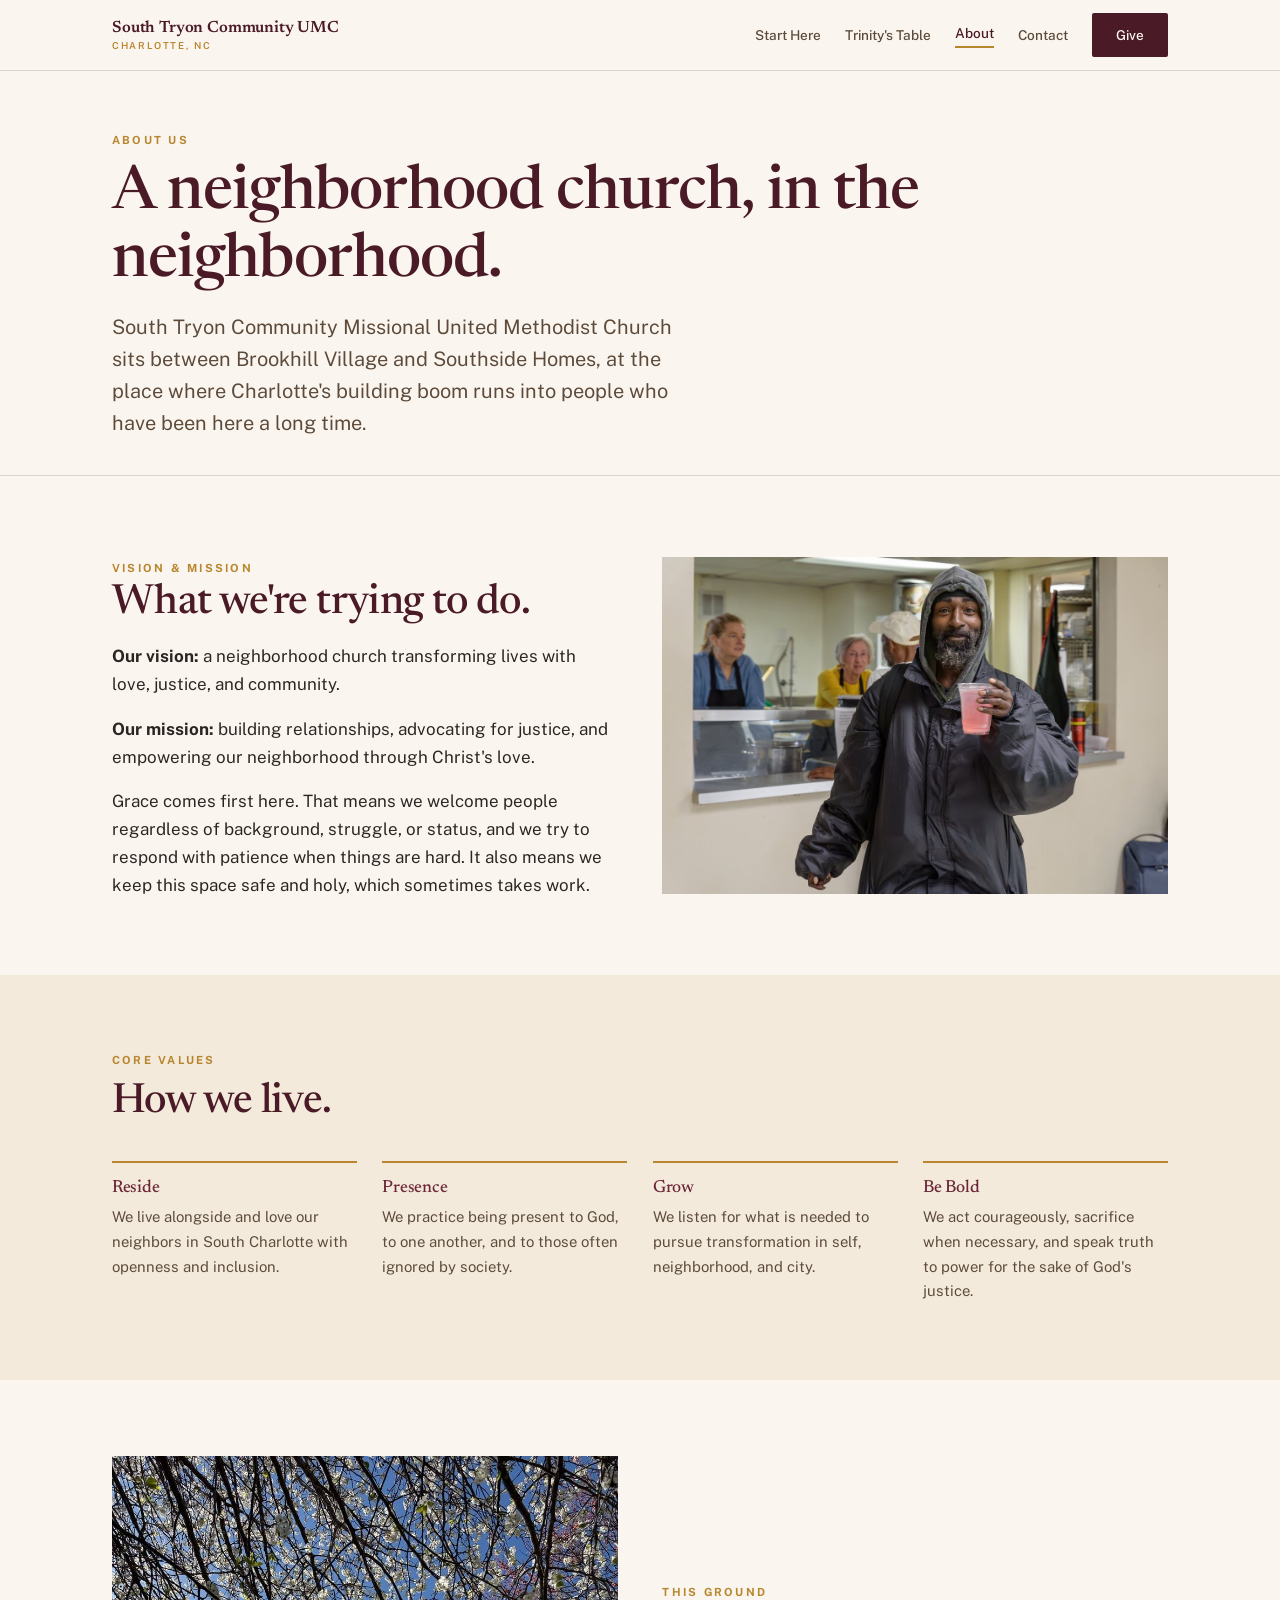
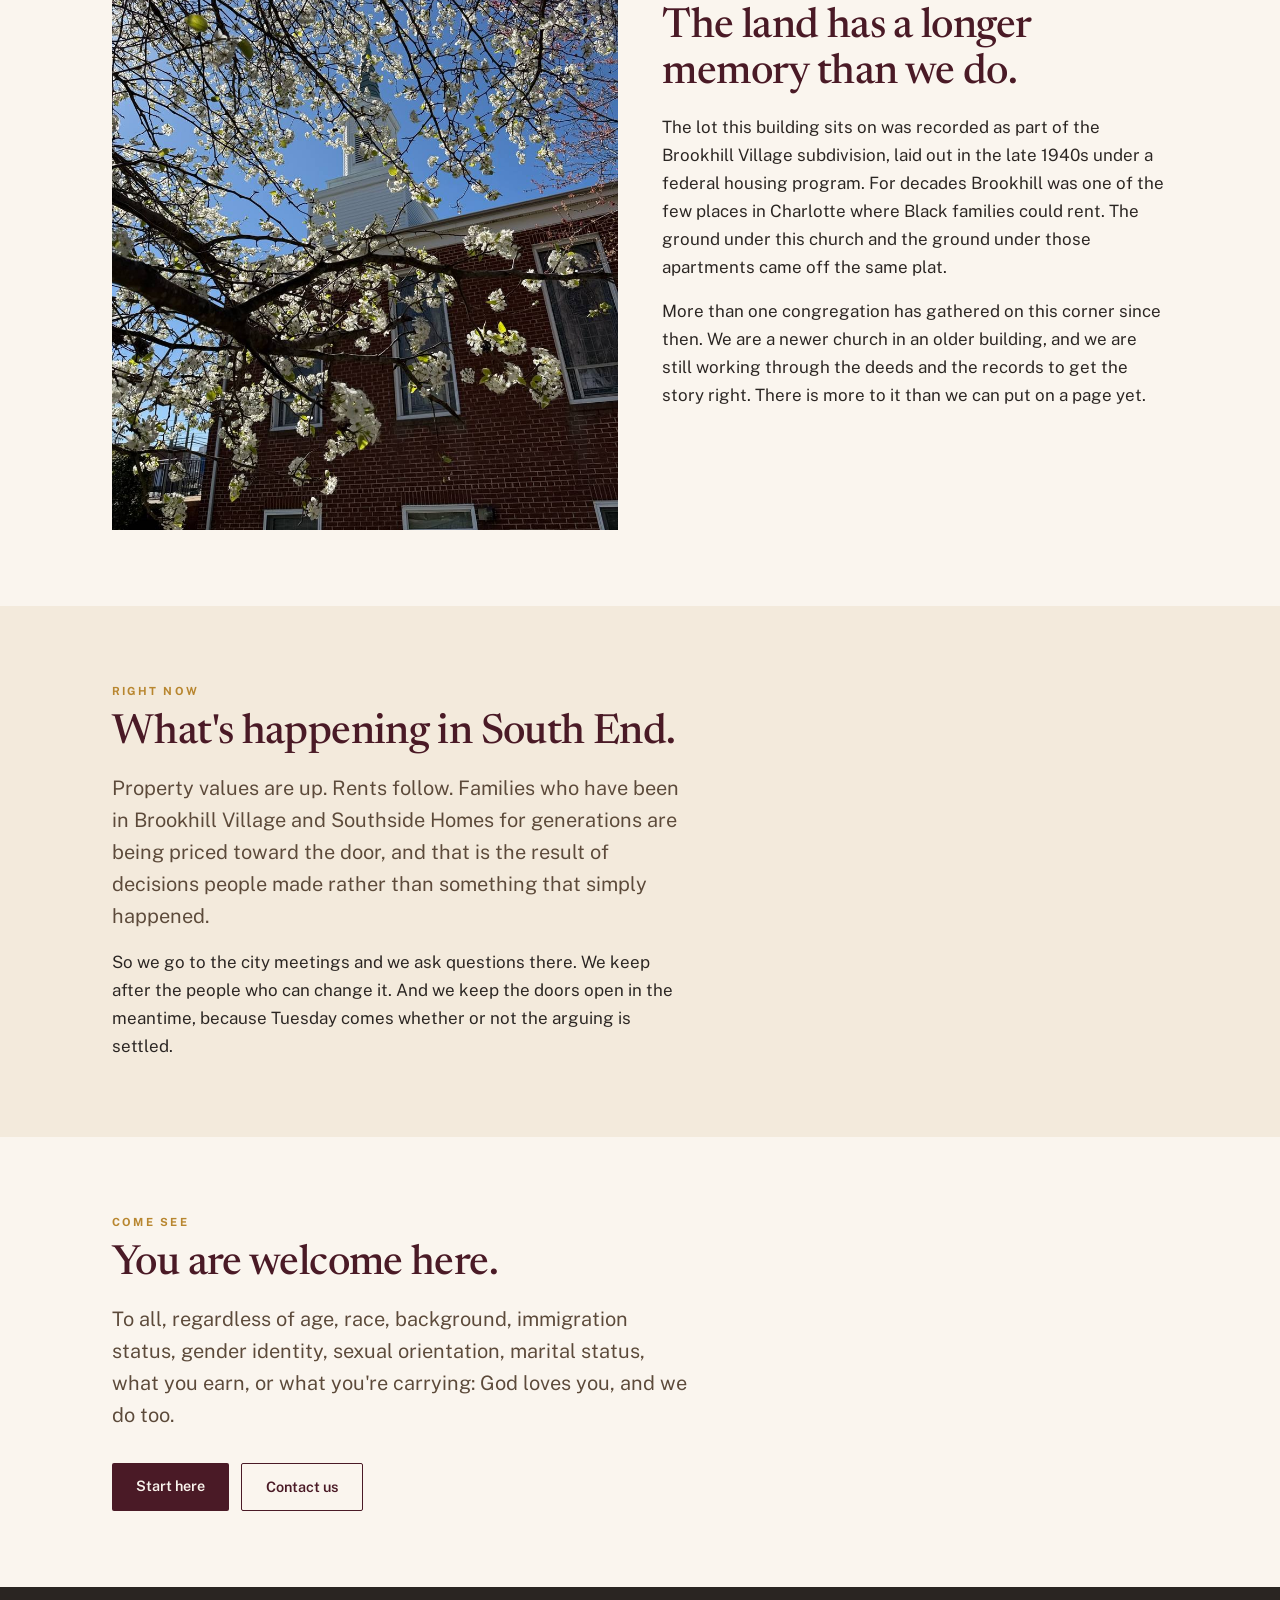
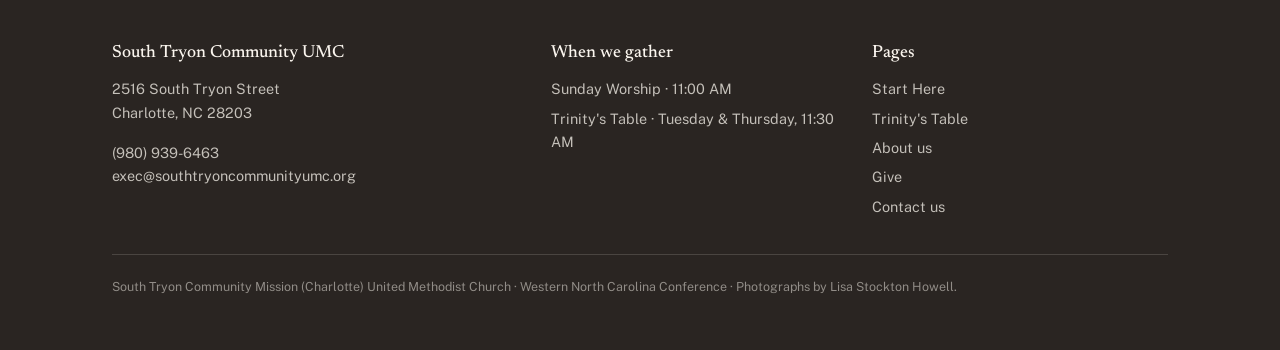
==== about.html @ 6be5b79d "Add files via upload" ====
<!DOCTYPE html>
<html lang="en">
<head>
<meta charset="utf-8">
<meta name="viewport" content="width=device-width, initial-scale=1">
<title>About Us — South Tryon Community UMC</title>
<meta name="description" content="Who we are, what we value, and the history of the ground this church sits on in Brookhill Village.">
<meta property="og:title" content="About Us — South Tryon Community UMC">
<meta property="og:description" content="Who we are, what we value, and the history of the ground this church sits on in Brookhill Village.">
<meta property="og:type" content="website">
<meta property="og:image" content="https://www.southtryoncommunityumc.org/church.jpg">
<meta name="theme-color" content="#FAF5EE">
<link rel="preconnect" href="https://fonts.googleapis.com">
<link rel="preconnect" href="https://fonts.gstatic.com" crossorigin>
<link href="https://fonts.googleapis.com/css2?family=Newsreader:opsz,wght@6..72,400;6..72,500;6..72,600&family=Public+Sans:wght@400;500;600;700&display=swap" rel="stylesheet">
<link rel="stylesheet" href="style.css">
</head>
<body>
<a class="skip" href="#main">Skip to content</a>

<header class="site-head">
  <div class="head-in">
    <a class="brand" href="index.html">South Tryon Community UMC<span>Charlotte, NC</span></a>
    <nav class="nav">
      <a href="visit.html">Start Here</a>
      <a href="table.html">Trinity's Table</a>
      <a href="about.html" aria-current="page">About</a>
      <a href="visit.html#contact">Contact</a>
      <a class="btn" href="https://tithe.ly/give_new/www/#/tithely/give-one-time/189090">Give</a>
    </nav>
  </div>
</header>

<main id="main">

  <section class="page-head">
    <div class="wrap">
      <p class="eyebrow">About us</p>
      <h1>A neighborhood church, in the neighborhood.</h1>
      <p class="lede measure">South Tryon Community Missional United Methodist Church sits between Brookhill Village and Southside Homes, at the place where Charlotte's building boom runs into people who have been here a long time.</p>
    </div>
  </section>

  <section class="sec">
    <div class="wrap">
      <div class="split">
        <div>
          <span class="eyebrow">Vision &amp; mission</span>
          <h2>What we're trying to do.</h2>
          <p><strong>Our vision:</strong> a neighborhood church transforming lives with love, justice, and community.</p>
          <p><strong>Our mission:</strong> building relationships, advocating for justice, and empowering our neighborhood through Christ's love.</p>
          <p>Grace comes first here. That means we welcome people regardless of background, struggle, or status, and we try to respond with patience when things are hard. It also means we keep this space safe and holy, which sometimes takes work.</p>
        </div>
        <figure class="split-media">
          <img src="table-welcome.jpg" alt="A neighbor holding a cup of lemonade and smiling, the serving window behind him." loading="lazy" width="1200" height="801">
        </figure>
      </div>
    </div>
  </section>

  <section class="sec sec-alt">
    <div class="wrap">
      <span class="eyebrow">Core values</span>
      <h2>How we live.</h2>
      <div class="values">
        <div class="value">
          <h3>Reside</h3>
          <p>We live alongside and love our neighbors in South Charlotte with openness and inclusion.</p>
        </div>
        <div class="value">
          <h3>Presence</h3>
          <p>We practice being present to God, to one another, and to those often ignored by society.</p>
        </div>
        <div class="value">
          <h3>Grow</h3>
          <p>We listen for what is needed to pursue transformation in self, neighborhood, and city.</p>
        </div>
        <div class="value">
          <h3>Be Bold</h3>
          <p>We act courageously, sacrifice when necessary, and speak truth to power for the sake of God's justice.</p>
        </div>
      </div>
    </div>
  </section>

  <section class="sec">
    <div class="wrap">
      <div class="split split-rev">
        <div>
          <span class="eyebrow">This ground</span>
          <h2>The land has a longer memory than we do.</h2>
          <p>The lot this building sits on was recorded as part of the Brookhill Village subdivision, laid out in the late 1940s under a federal housing program. For decades Brookhill was one of the few places in Charlotte where Black families could rent. The ground under this church and the ground under those apartments came off the same plat.</p>
          <p>More than one congregation has gathered on this corner since then. We are a newer church in an older building, and we are still working through the deeds and the records to get the story right. There is more to it than we can put on a page yet.</p>
        </div>
        <figure class="split-media tall">
          <img src="spring.jpg" alt="The church steeple seen through a flowering tree in spring." loading="lazy" width="938" height="1250">
        </figure>
      </div>
    </div>
  </section>

  <section class="sec sec-alt">
    <div class="wrap">
      <span class="eyebrow">Right now</span>
      <h2>What's happening in South End.</h2>
      <p class="lede measure">Property values are up. Rents follow. Families who have been in Brookhill Village and Southside Homes for generations are being priced toward the door, and that is the result of decisions people made rather than something that simply happened.</p>
      <p class="measure">So we go to the city meetings and we ask questions there. We keep after the people who can change it. And we keep the doors open in the meantime, because Tuesday comes whether or not the arguing is settled.</p>
    </div>
  </section>

  <section class="sec">
    <div class="wrap">
      <span class="eyebrow">Come see</span>
      <h2>You are welcome here.</h2>
      <p class="lede measure">To all, regardless of age, race, background, immigration status, gender identity, sexual orientation, marital status, what you earn, or what you're carrying: God loves you, and we do too.</p>
      <div class="btn-row">
        <a class="btn" href="visit.html">Start here</a>
        <a class="btn btn-ghost" href="visit.html#contact">Contact us</a>
      </div>
    </div>
  </section>
</main>

<footer class="site-foot">
  <div class="wrap">
    <div class="foot-grid">
      <div>
        <h4>South Tryon Community UMC</h4>
        <p><a href="https://maps.google.com/?q=2516+South+Tryon+Street+Charlotte+NC+28203">2516 South Tryon Street<br>Charlotte, NC 28203</a></p>
        <p><a href="tel:+19809396463">(980) 939-6463</a><br>
        <a href="mailto:exec@southtryoncommunityumc.org">exec@southtryoncommunityumc.org</a></p>
      </div>
      <div>
        <h4>When we gather</h4>
        <ul>
          <li>Sunday Worship &middot; 11:00 AM</li>
          <li>Trinity's Table &middot; Tuesday &amp; Thursday, 11:30 AM</li>
        </ul>
      </div>
      <div>
        <h4>Pages</h4>
        <ul>
          <li><a href="visit.html">Start Here</a></li>
          <li><a href="table.html">Trinity's Table</a></li>
          <li><a href="about.html">About us</a></li>
          <li><a href="give.html">Give</a></li>
          <li><a href="visit.html#contact">Contact us</a></li>
        </ul>
      </div>
    </div>
    <p class="colophon">South Tryon Community Mission (Charlotte) United Methodist Church &middot; Western North Carolina Conference &middot; Photographs by Lisa Stockton Howell.</p>
  </div>
</footer>

</body>
</html>
---- style.css ----
/* ==========================================================
   South Tryon Community UMC
   ========================================================== */

:root{
  --cream:#FAF5EE;
  --cream-2:#F3EADC;
  --ink:#2A2522;
  --ink-soft:#5C4A3A;
  --wine:#4A1A26;
  --wine-lt:#6B2737;
  --ember:#B8862F;
  --ember-hi:#E8A33C;
  --rule:rgba(74,26,38,.16);

  --serif:'Newsreader',Georgia,serif;
  --sans:'Public Sans',system-ui,-apple-system,sans-serif;

  --pad:clamp(1.25rem,5vw,4.5rem);
  --max:74rem;
}

*{box-sizing:border-box;margin:0;padding:0}
html{scroll-behavior:smooth;-webkit-text-size-adjust:100%}
body{
  background:var(--cream);
  color:var(--ink);
  font-family:var(--sans);
  font-size:1.0625rem;
  line-height:1.65;
  font-weight:380;
  overflow-x:hidden;
}
img{display:block;max-width:100%;height:auto}
a{color:inherit}
.wrap{max-width:var(--max);margin:0 auto;padding-inline:var(--pad)}
.skip{position:absolute;left:-9999px}
.skip:focus{left:1rem;top:1rem;position:fixed;z-index:100;background:var(--wine);
  color:var(--cream);padding:.7rem 1.2rem;border-radius:2px}

/* ---------- type ---------- */
h1,h2,h3{font-family:var(--serif);font-weight:500;line-height:1.12;letter-spacing:-.015em}
h1{font-size:clamp(2.2rem,5.6vw,3.8rem);color:var(--wine)}
h2{font-size:clamp(1.75rem,3.8vw,2.6rem);color:var(--wine)}
h3{font-size:1.25rem;color:var(--wine-lt);line-height:1.25}

.eyebrow{font-size:.7rem;font-weight:700;letter-spacing:.2em;
  text-transform:uppercase;color:var(--ember)}
.lede{font-size:clamp(1.05rem,2vw,1.25rem);line-height:1.6;color:var(--ink-soft)}
p + p{margin-top:1rem}
.measure{max-width:36rem}

/* ---------- header ---------- */
.site-head{position:sticky;top:0;z-index:50;background:rgba(250,245,238,.95);
  backdrop-filter:blur(8px);border-bottom:1px solid var(--rule)}
.head-in{max-width:var(--max);margin:0 auto;padding:.8rem var(--pad);
  display:flex;align-items:center;justify-content:space-between;gap:1rem}
.brand{font-family:var(--serif);font-size:1.02rem;font-weight:600;color:var(--wine);
  text-decoration:none;line-height:1.15;letter-spacing:-.01em}
.brand span{display:block;font-family:var(--sans);font-size:.6rem;font-weight:600;
  letter-spacing:.17em;text-transform:uppercase;color:var(--ember);margin-top:.15rem}
.nav{display:flex;align-items:center;gap:1.5rem}
.nav a{font-size:.85rem;font-weight:500;text-decoration:none;color:var(--ink-soft)}
.nav a:hover{color:var(--wine)}
.nav a[aria-current="page"]{color:var(--wine);border-bottom:2px solid var(--ember);padding-bottom:2px}
.nav .btn{color:var(--cream);border-bottom:none;padding-bottom:.65rem}
@media(max-width:860px){.nav a:not(.btn){display:none}}

.btn{display:inline-block;background:var(--wine);color:var(--cream);
  padding:.7rem 1.5rem;border-radius:2px;text-decoration:none;font-size:.9rem;
  font-weight:600;transition:background .18s ease;border:none;cursor:pointer;
  font-family:var(--sans)}
.btn:hover{background:var(--wine-lt)}
.btn-ghost{background:transparent;color:var(--wine);border:1px solid var(--wine)}
.btn-ghost:hover{background:var(--wine);color:var(--cream)}
.btn-row{display:flex;flex-wrap:wrap;gap:.75rem;margin-top:2rem}
a:focus-visible,button:focus-visible,input:focus-visible,textarea:focus-visible,select:focus-visible{
  outline:2px solid var(--ember-hi);outline-offset:3px}

/* ---------- hero ---------- */
.hero{padding:clamp(2.25rem,5vw,4.25rem) 0 clamp(1.75rem,4vw,3rem)}
.hero-grid{display:grid;grid-template-columns:1fr;gap:clamp(1.75rem,4vw,3.25rem);align-items:end}
@media(min-width:900px){.hero-grid{grid-template-columns:1.05fr .95fr}}
.hero h1{margin:.8rem 0 1rem}
.hero-photo img{width:100%;aspect-ratio:5/4;object-fit:cover;object-position:50% 32%}

.hours{margin-top:2rem;border-top:2px solid var(--wine);padding-top:1.1rem}
.hours dl{display:grid;gap:1rem}
.hours dt{font-size:.67rem;font-weight:700;letter-spacing:.19em;
  text-transform:uppercase;color:var(--ember)}
.hours dd{font-family:var(--serif);font-size:clamp(1.3rem,2.8vw,1.7rem);
  color:var(--wine);line-height:1.15;margin-top:.1rem}

/* ---------- page header (inner pages) ---------- */
.page-head{padding:clamp(2.25rem,5vw,3.75rem) 0 clamp(1.5rem,3vw,2.25rem);
  border-bottom:1px solid var(--rule)}
.page-head h1{margin:.7rem 0 .9rem}

/* ---------- three doors ---------- */
.doors{display:grid;grid-template-columns:1fr;gap:1rem}
@media(min-width:820px){.doors{grid-template-columns:repeat(3,1fr)}}
.door{display:block;text-decoration:none;background:var(--cream-2);
  border-top:3px solid var(--ember);padding:1.5rem 1.4rem 1.6rem;
  transition:background .18s ease,transform .18s ease}
.door:hover{background:#EDE1CE;transform:translateY(-2px)}
.door h3{margin-bottom:.4rem}
.door p{font-size:.95rem;color:var(--ink-soft)}
.door .go{display:inline-block;margin-top:.9rem;font-size:.8rem;font-weight:700;
  letter-spacing:.08em;text-transform:uppercase;color:var(--wine)}

/* ---------- sections ---------- */
.sec{padding-block:clamp(2.75rem,6vw,4.75rem)}
.sec-tight{padding-block:clamp(2rem,4vw,3rem)}
.sec-alt{background:var(--cream-2)}
.sec > .wrap > .eyebrow{display:block;margin-bottom:.6rem}
.sec h2 + p,.sec h2 + .lede{margin-top:1rem}

.split{display:grid;grid-template-columns:1fr;gap:clamp(1.5rem,3.5vw,3rem);align-items:center}
@media(min-width:880px){
  .split{grid-template-columns:1fr 1fr}
  .split-rev .split-media{order:-1}
}
.split-media img{width:100%;aspect-ratio:3/2;object-fit:cover}
.split-media.tall img{aspect-ratio:3/4}

.trio{display:grid;grid-template-columns:1fr;gap:1rem;margin-top:2rem}
@media(min-width:640px){.trio{grid-template-columns:1fr 1fr}}
@media(min-width:940px){.trio{grid-template-columns:repeat(3,1fr)}}
.trio img{width:100%;aspect-ratio:3/2;object-fit:cover}

.more{display:inline-block;margin-top:1.25rem;font-size:.82rem;font-weight:700;
  letter-spacing:.08em;text-transform:uppercase;color:var(--wine);
  text-decoration:none;border-bottom:2px solid var(--ember);padding-bottom:2px}
.more:hover{border-bottom-color:var(--wine)}

/* ---------- band ---------- */
.band{background:var(--wine);color:var(--cream)}
.band .wrap{padding-block:clamp(2.25rem,4.5vw,3.5rem)}
.band p{font-family:var(--serif);font-size:clamp(1.35rem,3.2vw,2rem);
  line-height:1.32;max-width:44rem;font-weight:400}
.band .eyebrow{color:var(--ember-hi);margin-bottom:.9rem}

/* ---------- values ---------- */
.values{display:grid;grid-template-columns:1fr;gap:1.6rem;margin-top:2.25rem}
@media(min-width:700px){.values{grid-template-columns:1fr 1fr}}
@media(min-width:1000px){.values{grid-template-columns:repeat(4,1fr)}}
.value{border-top:2px solid var(--ember);padding-top:.9rem}
.value h3{font-size:1.1rem;margin-bottom:.35rem}
.value p{font-size:.93rem;color:var(--ink-soft)}

/* ---------- lists ---------- */
.plainlist{list-style:none;margin-top:1.25rem;display:grid;gap:.85rem;max-width:38rem}
.plainlist li{padding-left:1.4rem;position:relative}
.plainlist li::before{content:"";position:absolute;left:0;top:.62em;
  width:.5rem;height:.5rem;background:var(--ember)}

.qa{display:grid;gap:1.9rem;margin-top:2rem;max-width:40rem}
.qa h3{margin-bottom:.35rem}

/* ---------- give ---------- */
.give-box{background:var(--wine);color:var(--cream);
  padding:clamp(1.6rem,3.5vw,2.5rem);margin-top:1.75rem}
.give-box h3{color:var(--cream);font-size:1.35rem}
.give-box p{margin-top:.55rem;color:rgba(237,228,214,.85);max-width:34rem}
.give-box .btn{background:var(--ember-hi);color:var(--wine);margin-top:1.35rem;font-weight:700}
.give-box .btn:hover{background:var(--cream)}
.fineprint{font-size:.85rem;color:var(--ink-soft);margin-top:1.25rem;max-width:38rem}

/* ---------- info + form ---------- */
.two-col{display:grid;grid-template-columns:1fr;gap:clamp(2rem,4.5vw,3.25rem)}
@media(min-width:880px){.two-col{grid-template-columns:1fr 1fr}}
.info dl{display:grid;gap:1.25rem;margin-top:1.5rem}
.info dt{font-size:.67rem;font-weight:700;letter-spacing:.19em;
  text-transform:uppercase;color:var(--ember)}
.info dd{margin-top:.18rem}
.info dd a{text-decoration:none;border-bottom:1px solid var(--rule)}
.info dd a:hover{border-bottom-color:var(--ember)}

.form{margin-top:1.5rem;max-width:34rem}
.field{margin-bottom:1rem}
.field label{display:block;font-size:.68rem;font-weight:700;letter-spacing:.15em;
  text-transform:uppercase;color:var(--wine-lt);margin-bottom:.35rem}
.field input,.field textarea,.field select{width:100%;padding:.72rem .85rem;
  font-family:var(--sans);font-size:1rem;color:var(--ink);background:#fff;
  border:1px solid var(--rule);border-radius:2px}
.field textarea{min-height:6.5rem;resize:vertical}
.hp{position:absolute;left:-9999px}

/* ---------- footer ---------- */
.site-foot{background:var(--ink);color:rgba(250,245,238,.75);
  padding-block:clamp(2.25rem,4.5vw,3.25rem);font-size:.9rem;margin-top:0}
.foot-grid{display:grid;grid-template-columns:1fr;gap:1.6rem}
@media(min-width:700px){.foot-grid{grid-template-columns:1.4fr 1fr 1fr}}
.site-foot h4{font-family:var(--serif);color:var(--cream);font-size:1.1rem;
  font-weight:500;margin-bottom:.55rem}
.site-foot a{color:rgba(250,245,238,.75);text-decoration:none}
.site-foot a:hover{color:var(--ember-hi)}
.site-foot ul{list-style:none;display:grid;gap:.35rem}
.colophon{border-top:1px solid rgba(250,245,238,.15);margin-top:2.25rem;
  padding-top:1.35rem;font-size:.78rem;color:rgba(250,245,238,.5)}

@media(prefers-reduced-motion:reduce){
  *{animation:none!important;transition:none!important;scroll-behavior:auto!important}
}
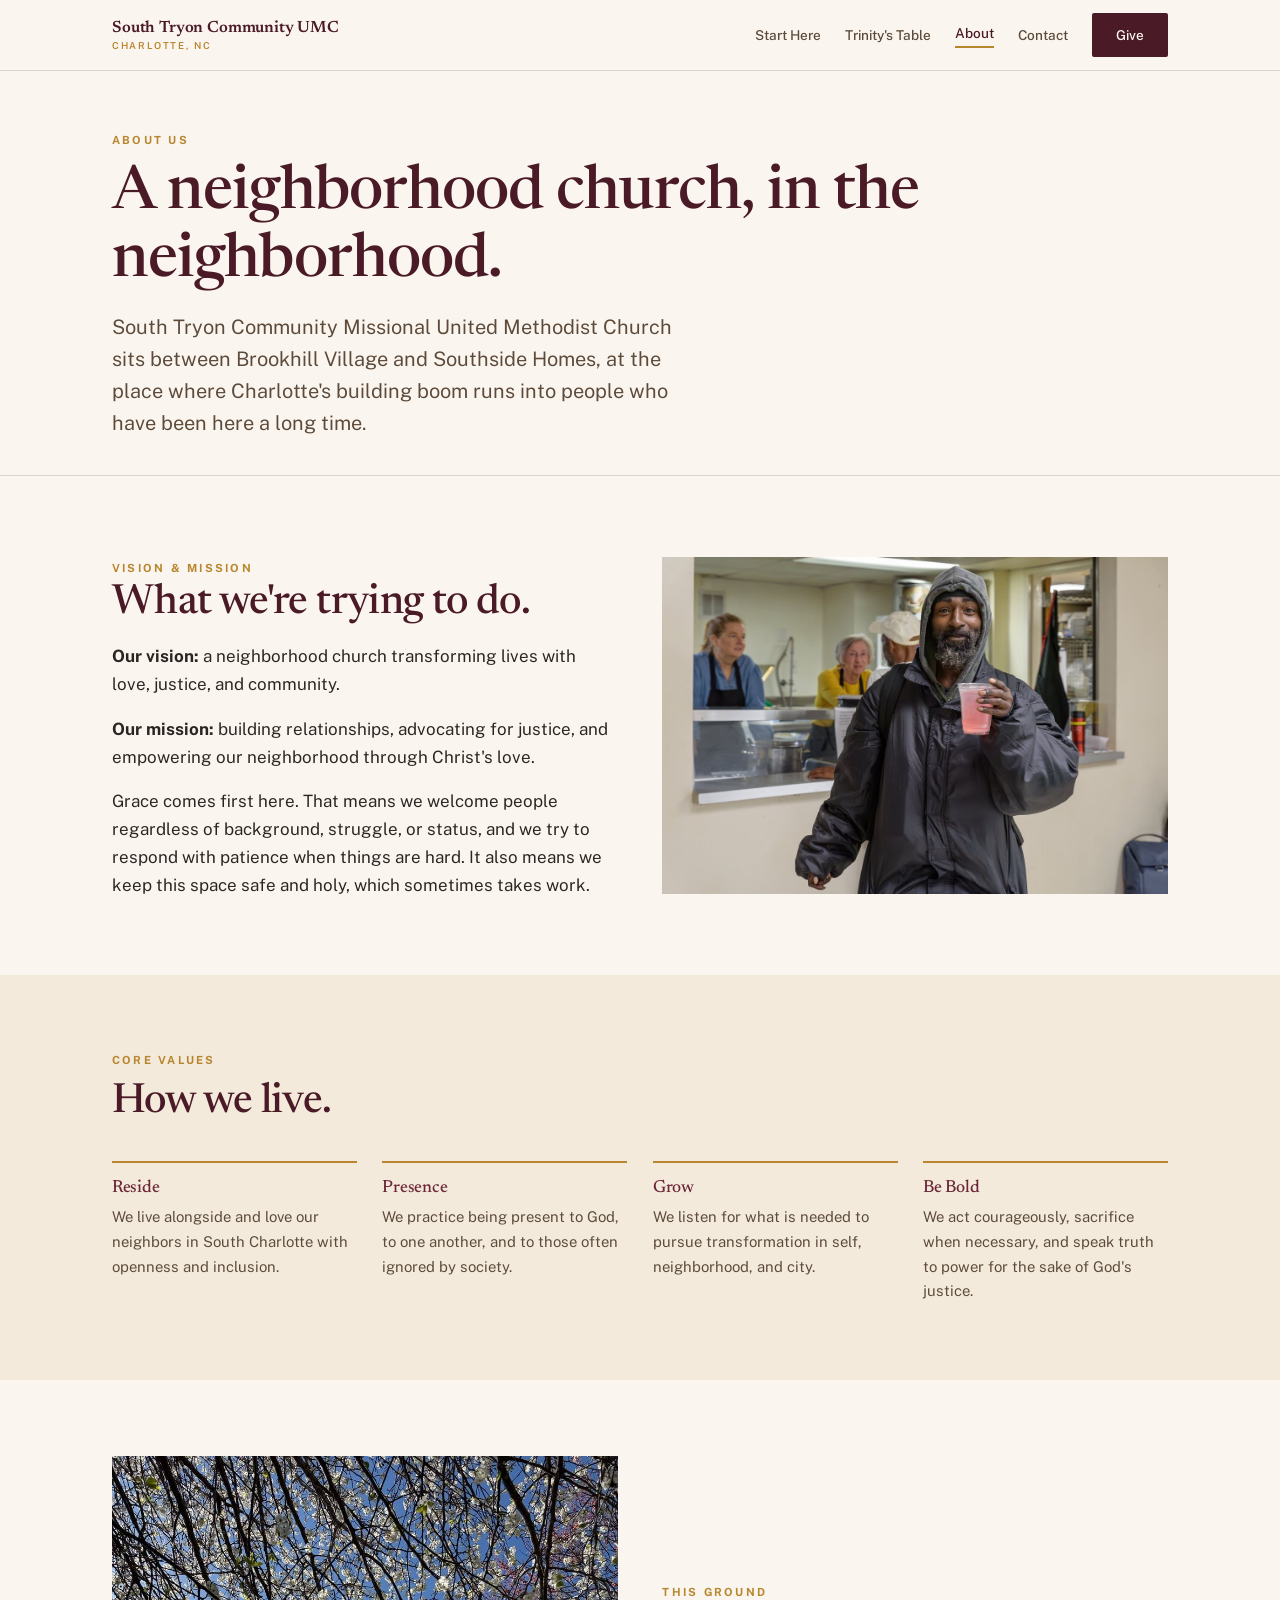
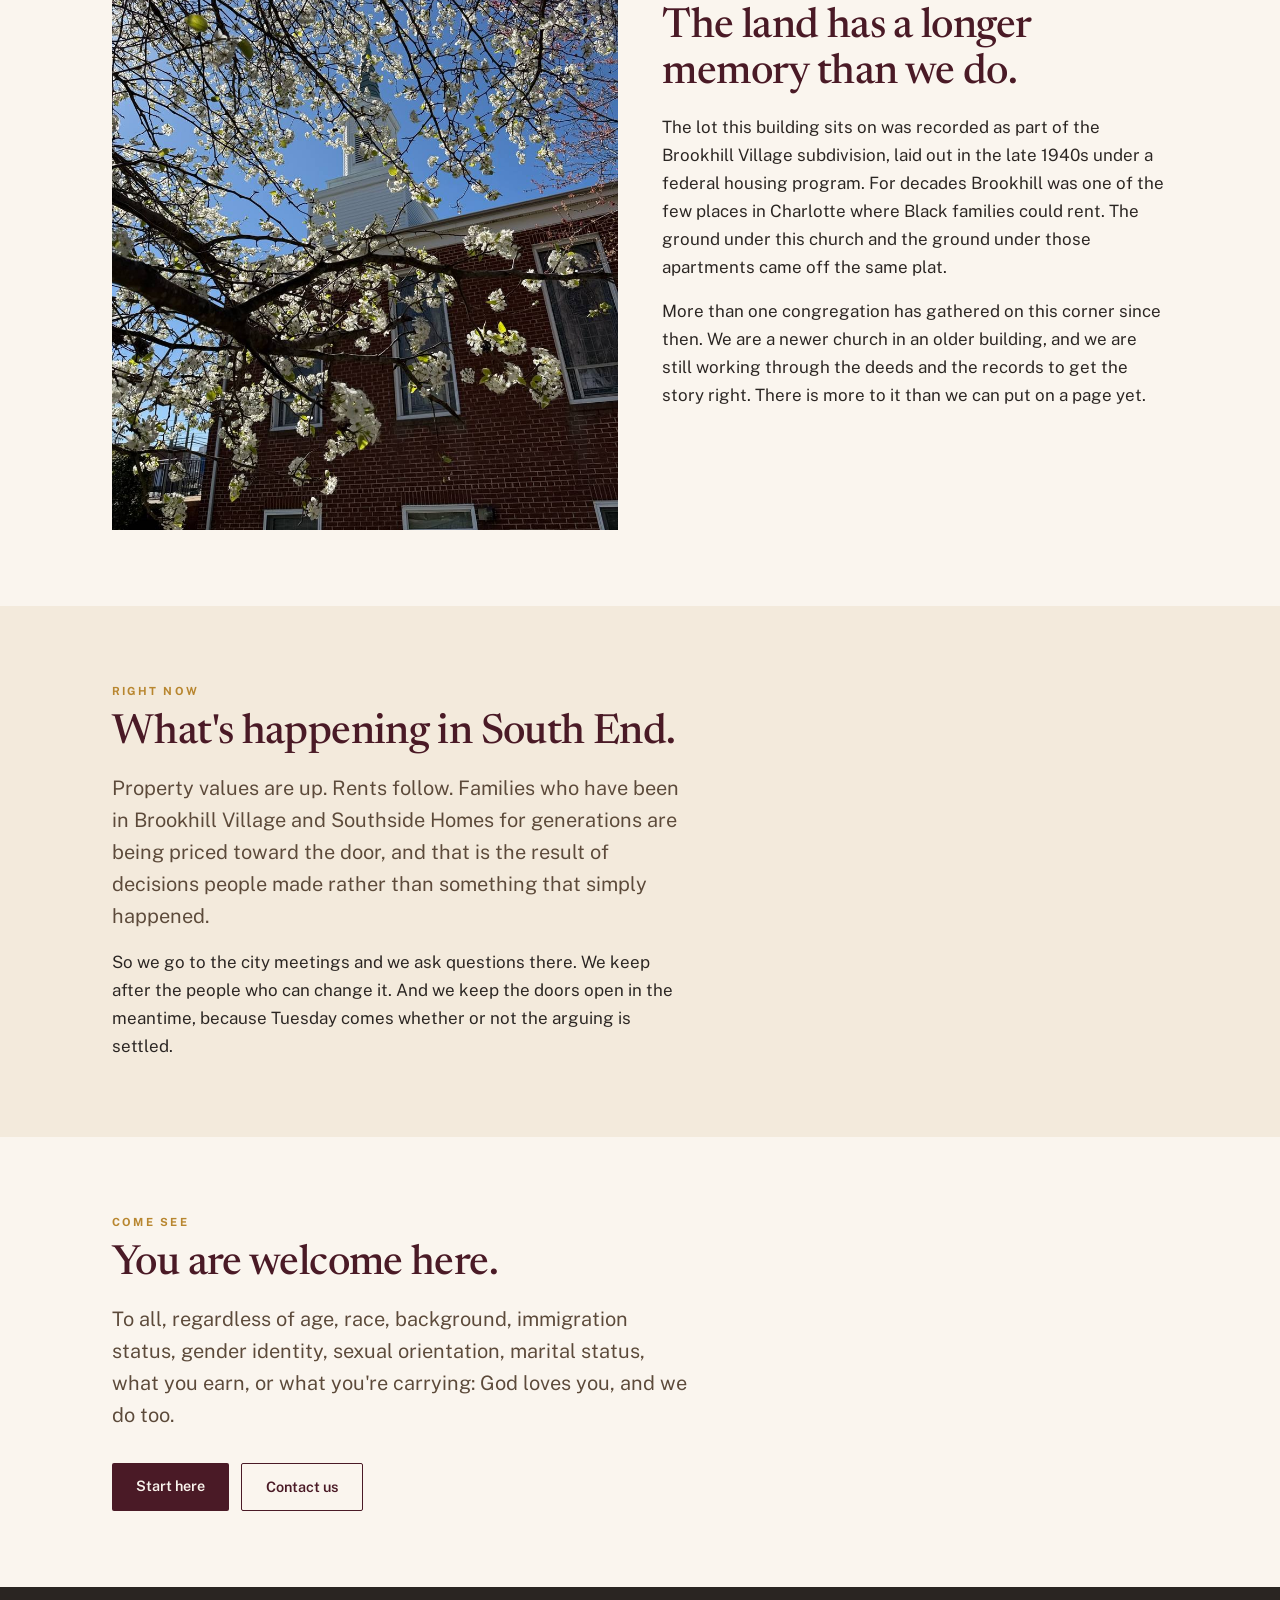
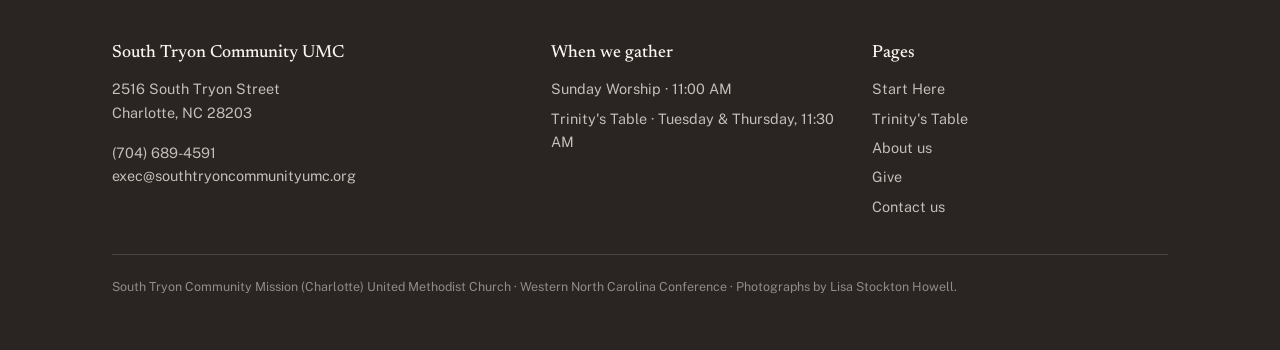
==== commit 2a519a53: "phone number change" ====
--- a/about.html
+++ b/about.html
@@ -127,7 +127,7 @@
       <div>
         <h4>South Tryon Community UMC</h4>
         <p><a href="https://maps.google.com/?q=2516+South+Tryon+Street+Charlotte+NC+28203">2516 South Tryon Street<br>Charlotte, NC 28203</a></p>
-        <p><a href="tel:+19809396463">(980) 939-6463</a><br>
+        <p><a href="tel:+17046894591">(704) 689-4591</a><br>
         <a href="mailto:exec@southtryoncommunityumc.org">exec@southtryoncommunityumc.org</a></p>
       </div>
       <div>
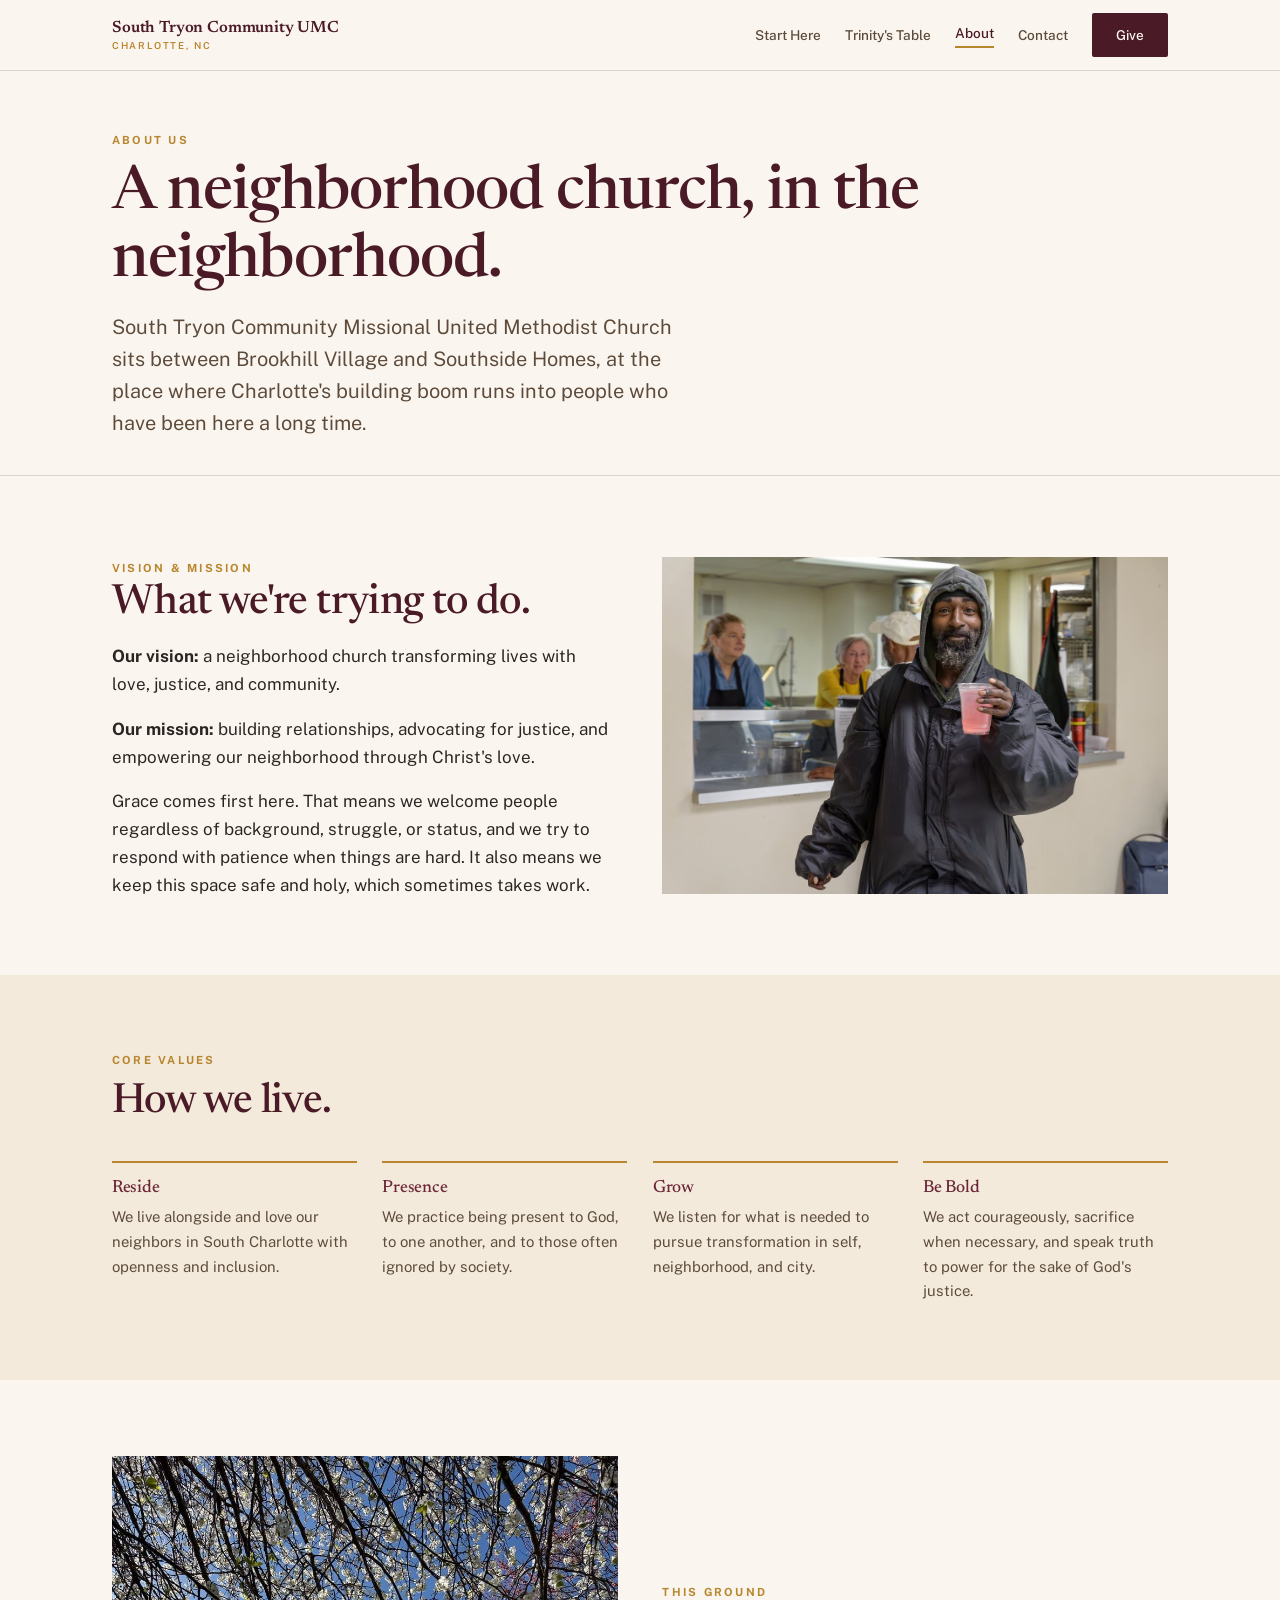
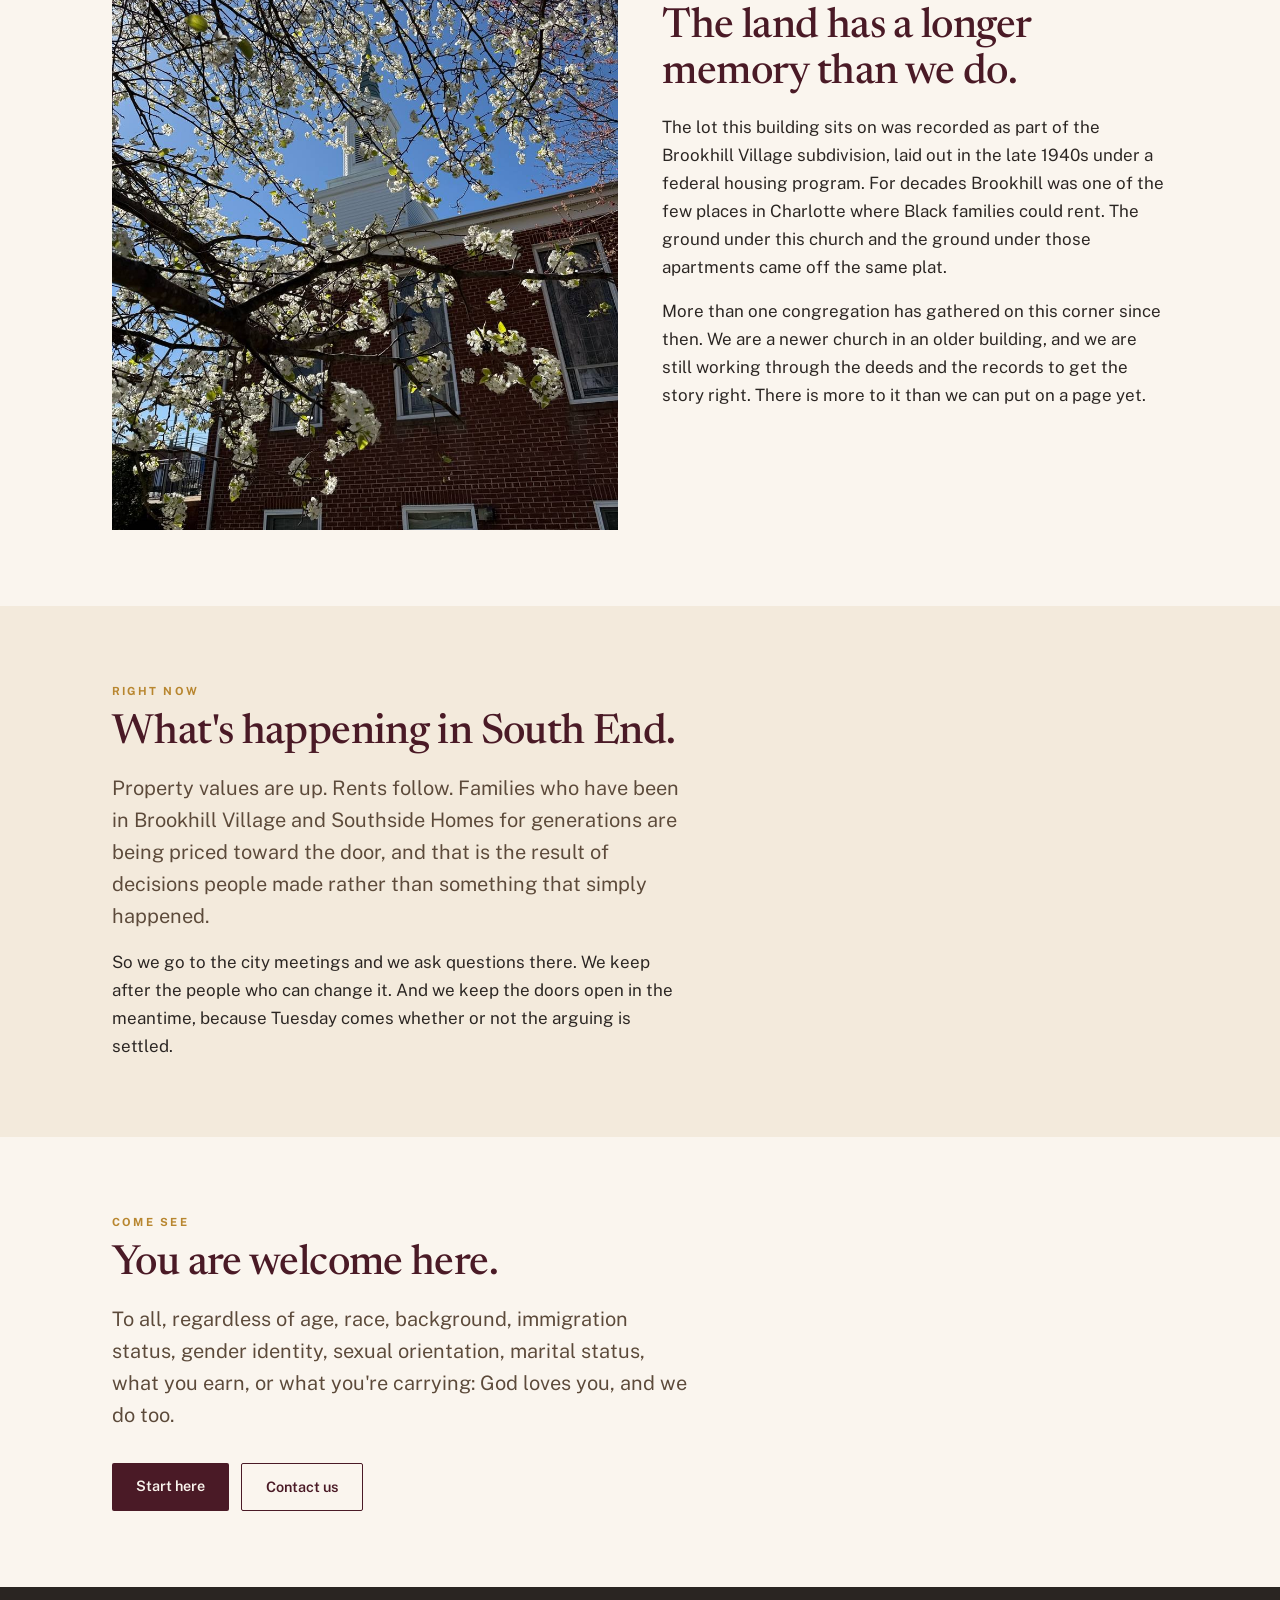
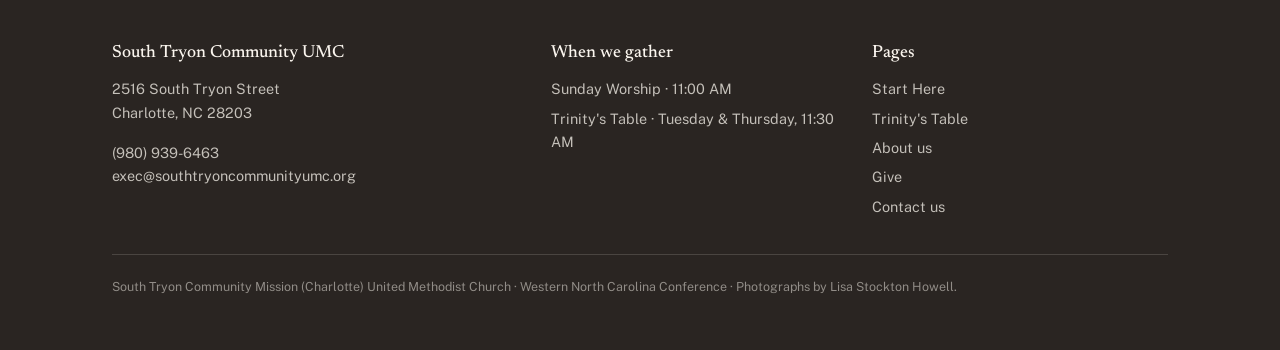
==== commit fa9db4b6: "changed phone number back test" ====
--- a/about.html
+++ b/about.html
@@ -127,7 +127,7 @@
       <div>
         <h4>South Tryon Community UMC</h4>
         <p><a href="https://maps.google.com/?q=2516+South+Tryon+Street+Charlotte+NC+28203">2516 South Tryon Street<br>Charlotte, NC 28203</a></p>
-        <p><a href="tel:+17046894591">(704) 689-4591</a><br>
+        <p><a href="tel:+19809396463">(980) 939-6463</a><br>
         <a href="mailto:exec@southtryoncommunityumc.org">exec@southtryoncommunityumc.org</a></p>
       </div>
       <div>
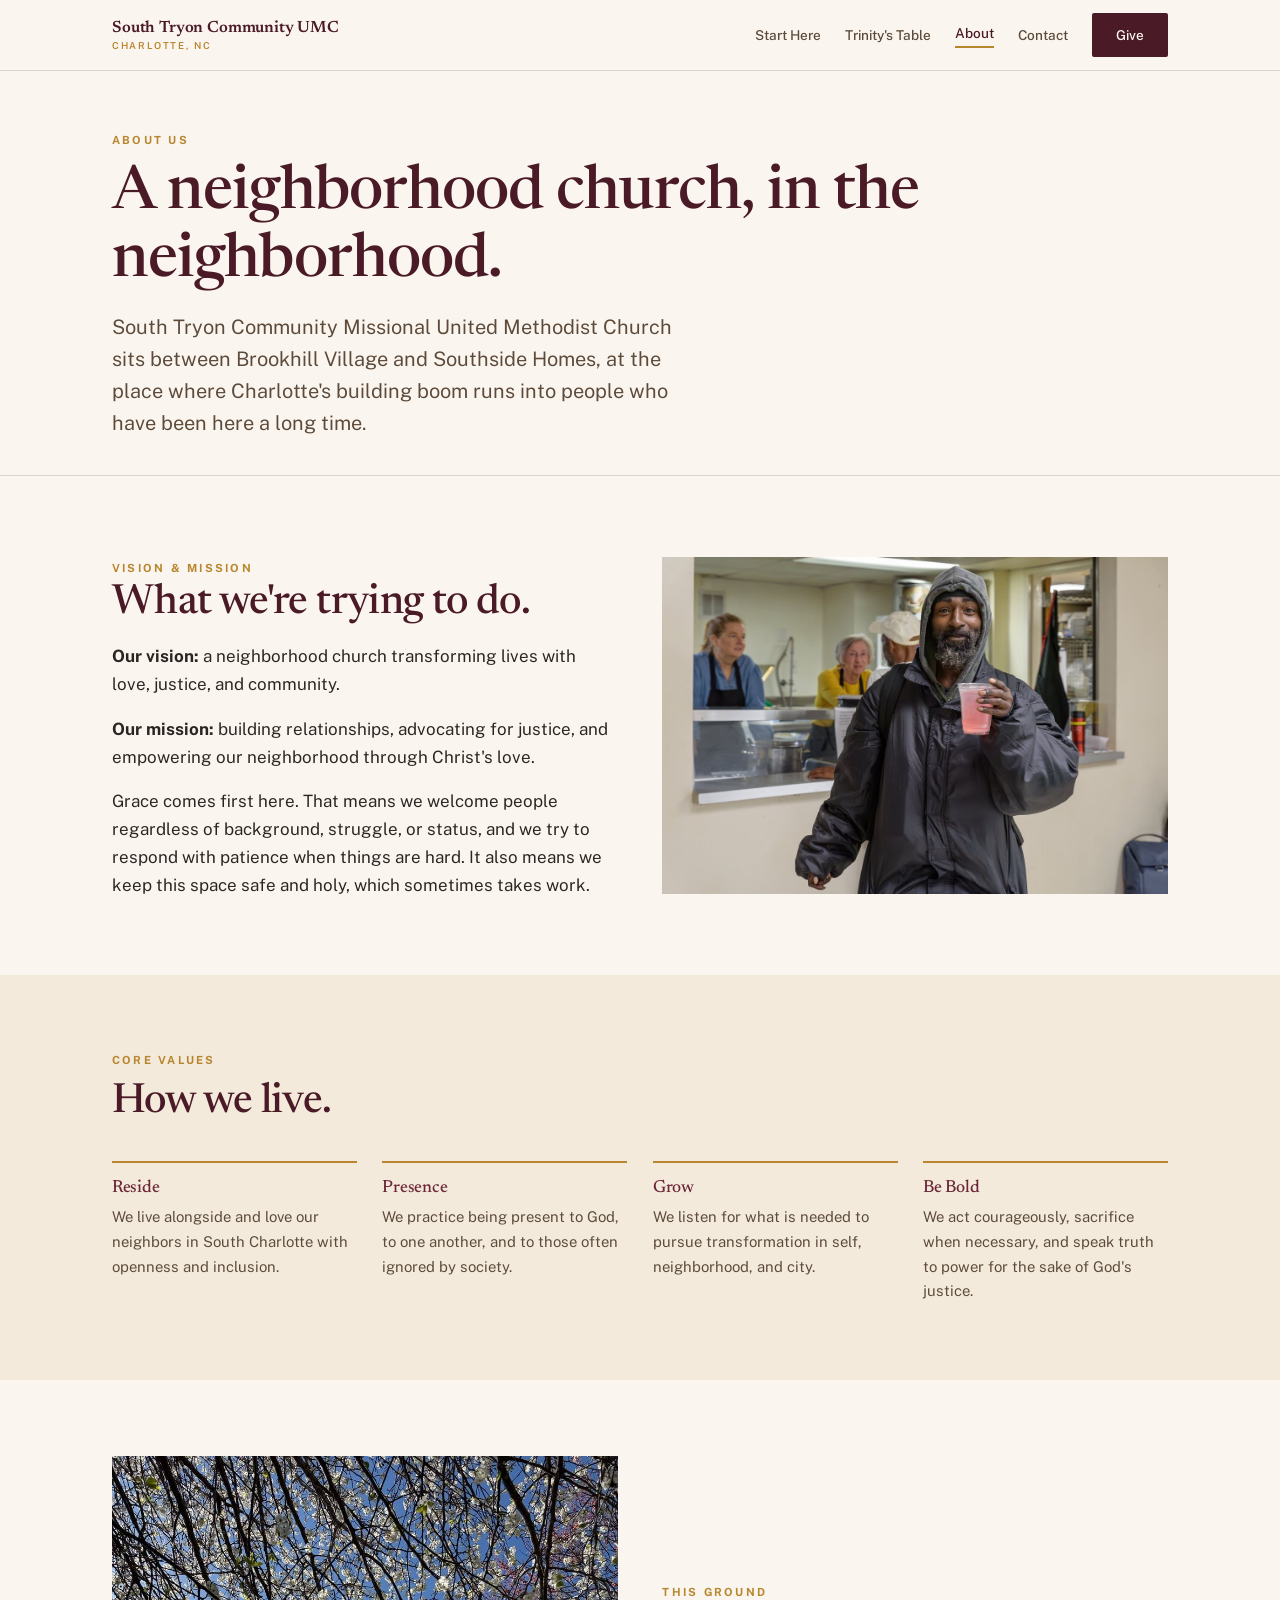
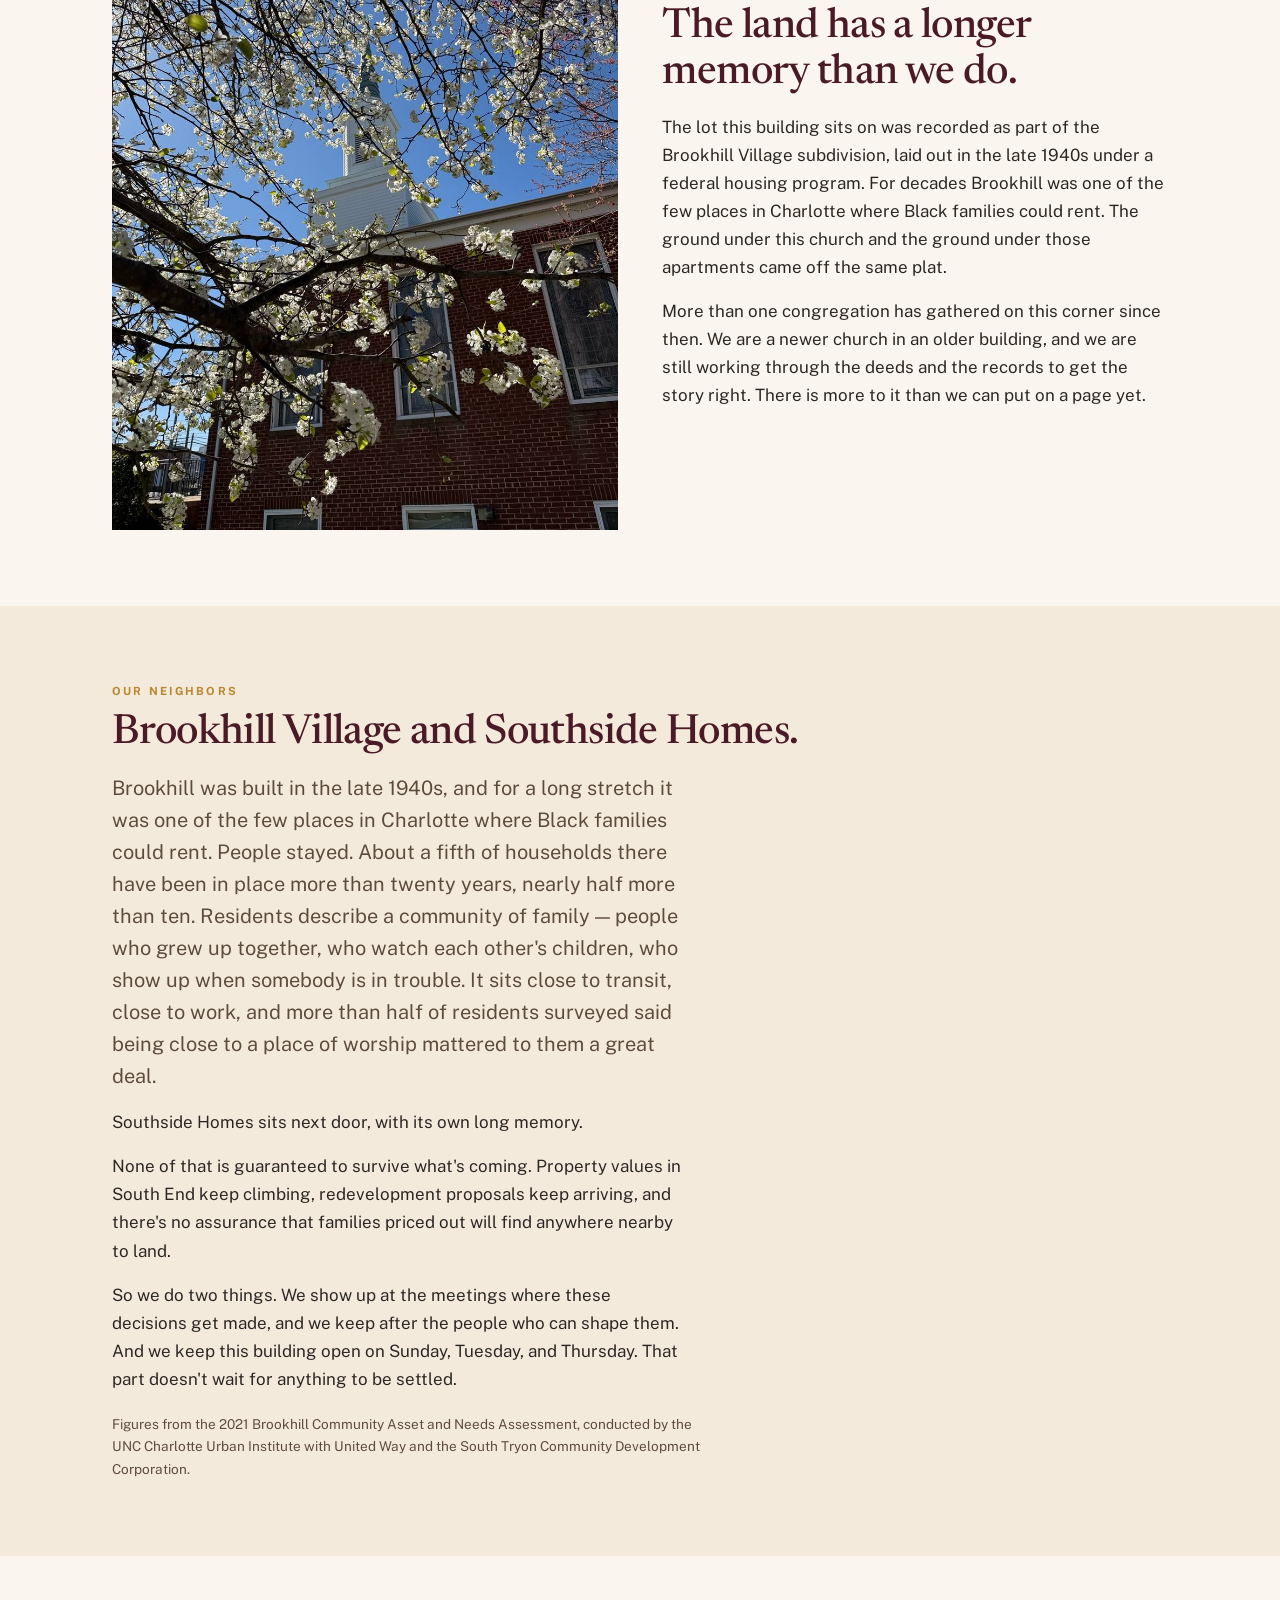
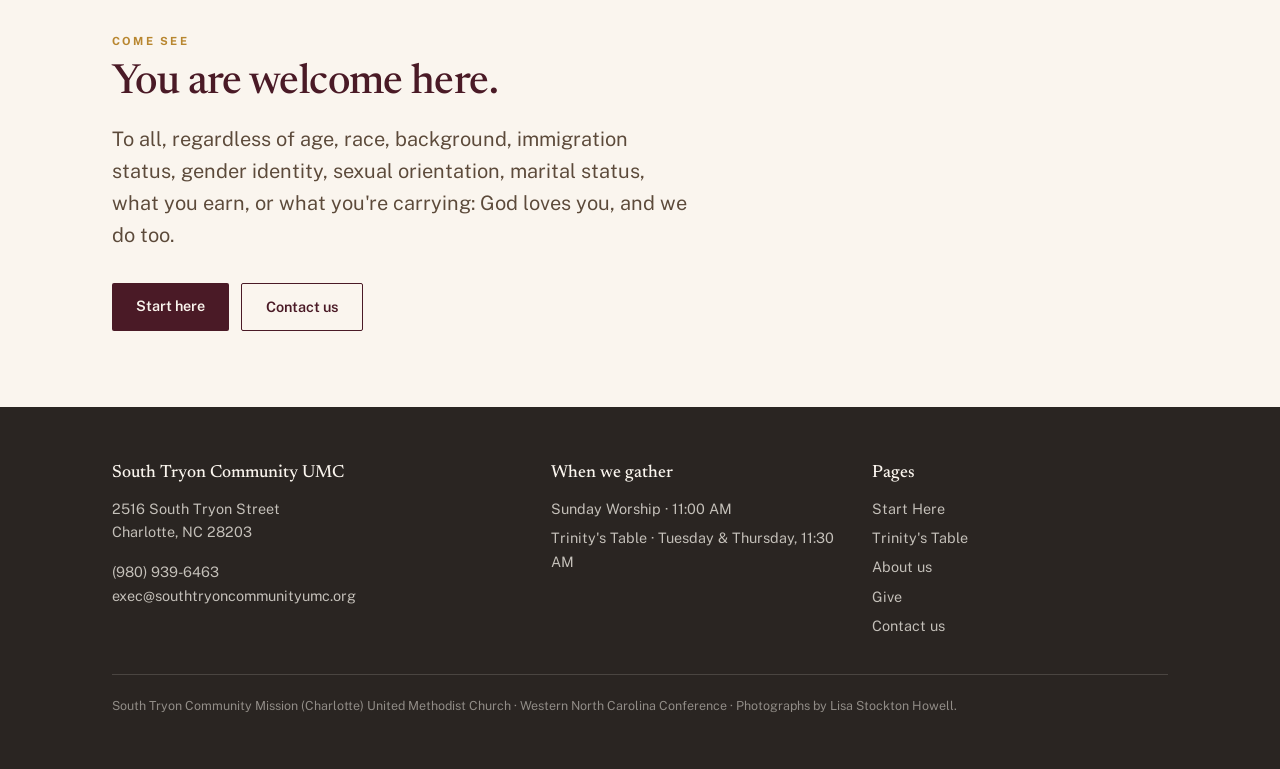
==== commit 8357c0c6: "About Us changes" ====
--- a/about.html
+++ b/about.html
@@ -101,10 +101,13 @@
 
   <section class="sec sec-alt">
     <div class="wrap">
-      <span class="eyebrow">Right now</span>
-      <h2>What's happening in South End.</h2>
-      <p class="lede measure">Property values are up. Rents follow. Families who have been in Brookhill Village and Southside Homes for generations are being priced toward the door, and that is the result of decisions people made rather than something that simply happened.</p>
-      <p class="measure">So we go to the city meetings and we ask questions there. We keep after the people who can change it. And we keep the doors open in the meantime, because Tuesday comes whether or not the arguing is settled.</p>
+      <span class="eyebrow">Our neighbors</span>
+      <h2>Brookhill Village and Southside Homes.</h2>
+      <p class="lede measure">Brookhill was built in the late 1940s, and for a long stretch it was one of the few places in Charlotte where Black families could rent. People stayed. About a fifth of households there have been in place more than twenty years, nearly half more than ten. Residents describe a community of family — people who grew up together, who watch each other's children, who show up when somebody is in trouble. It sits close to transit, close to work, and more than half of residents surveyed said being close to a place of worship mattered to them a great deal.</p>
+      <p class="measure">Southside Homes sits next door, with its own long memory.</p>
+      <p class="measure">None of that is guaranteed to survive what's coming. Property values in South End keep climbing, redevelopment proposals keep arriving, and there's no assurance that families priced out will find anywhere nearby to land.</p>
+      <p class="measure">So we do two things. We show up at the meetings where these decisions get made, and we keep after the people who can shape them. And we keep this building open on Sunday, Tuesday, and Thursday. That part doesn't wait for anything to be settled.</p>
+      <p class="fineprint">Figures from the 2021 Brookhill Community Asset and Needs Assessment, conducted by the UNC Charlotte Urban Institute with United Way and the South Tryon Community Development Corporation.</p>
     </div>
   </section>
 
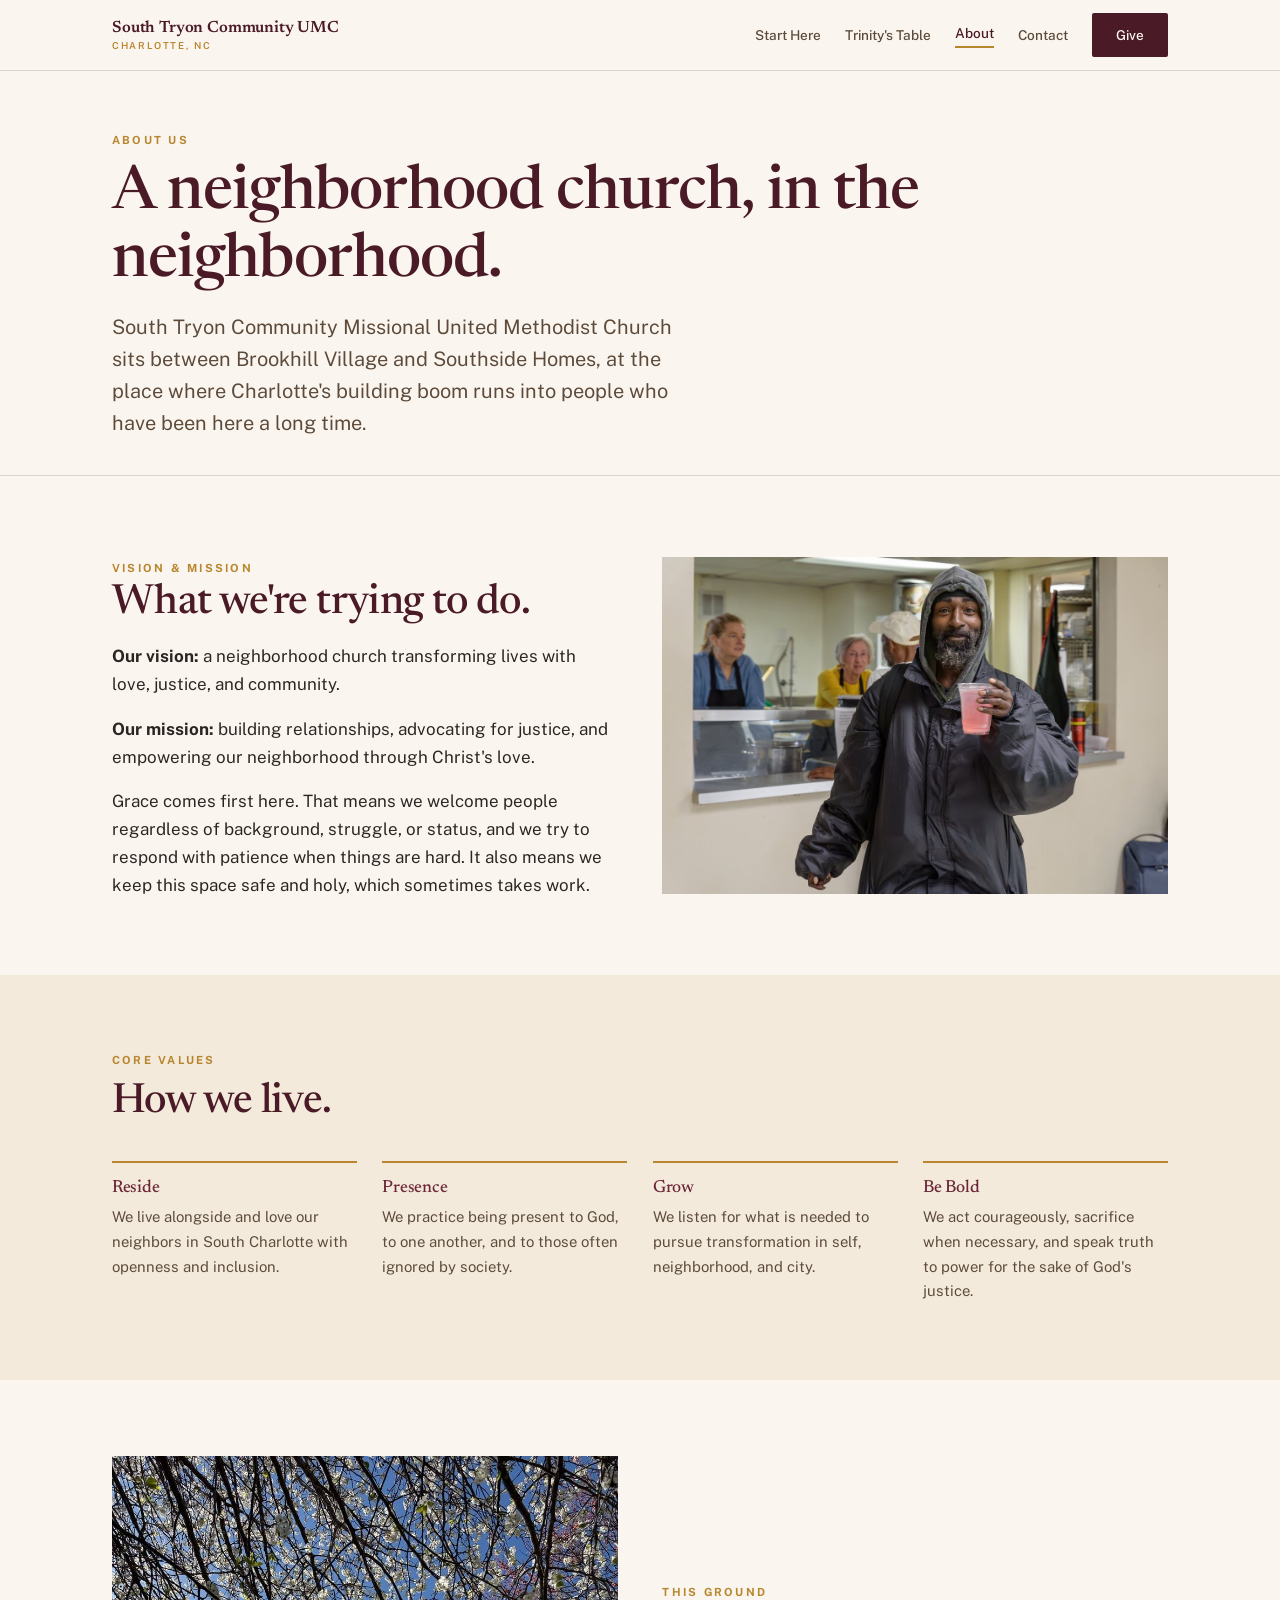
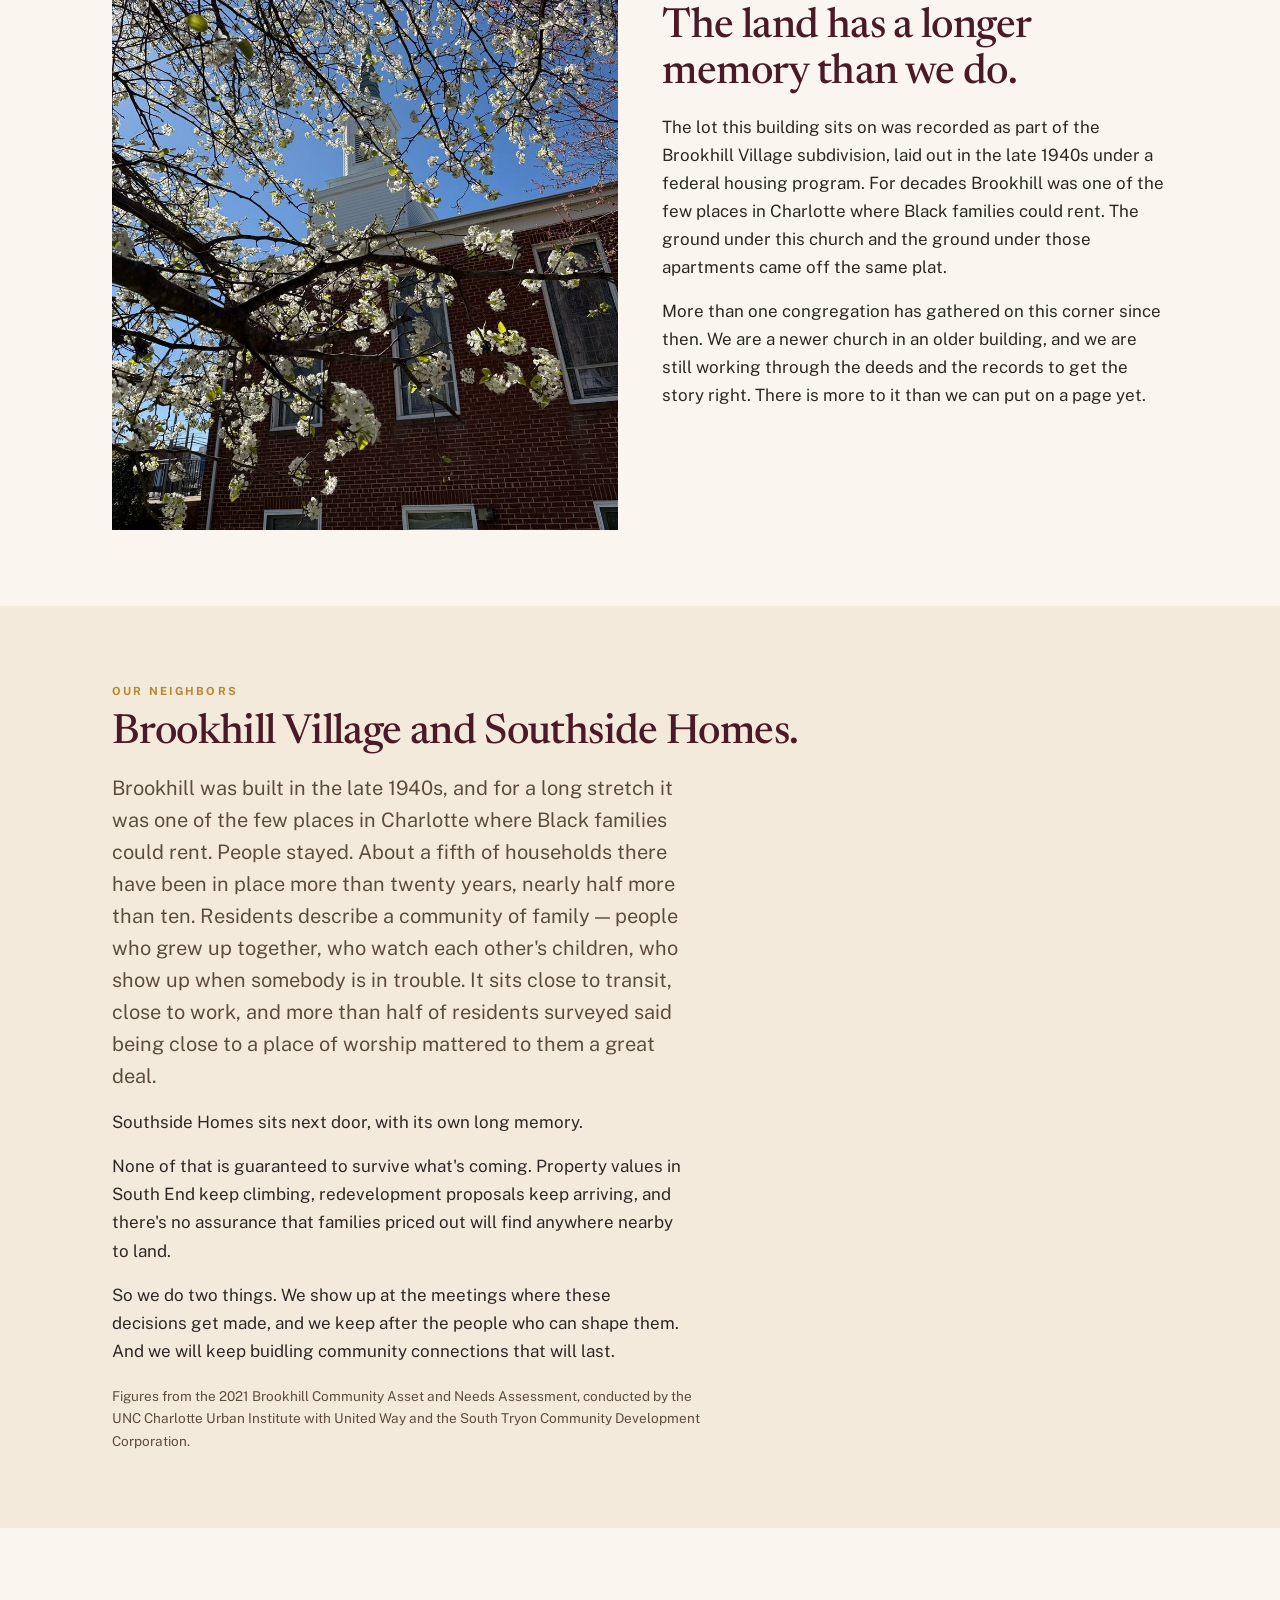
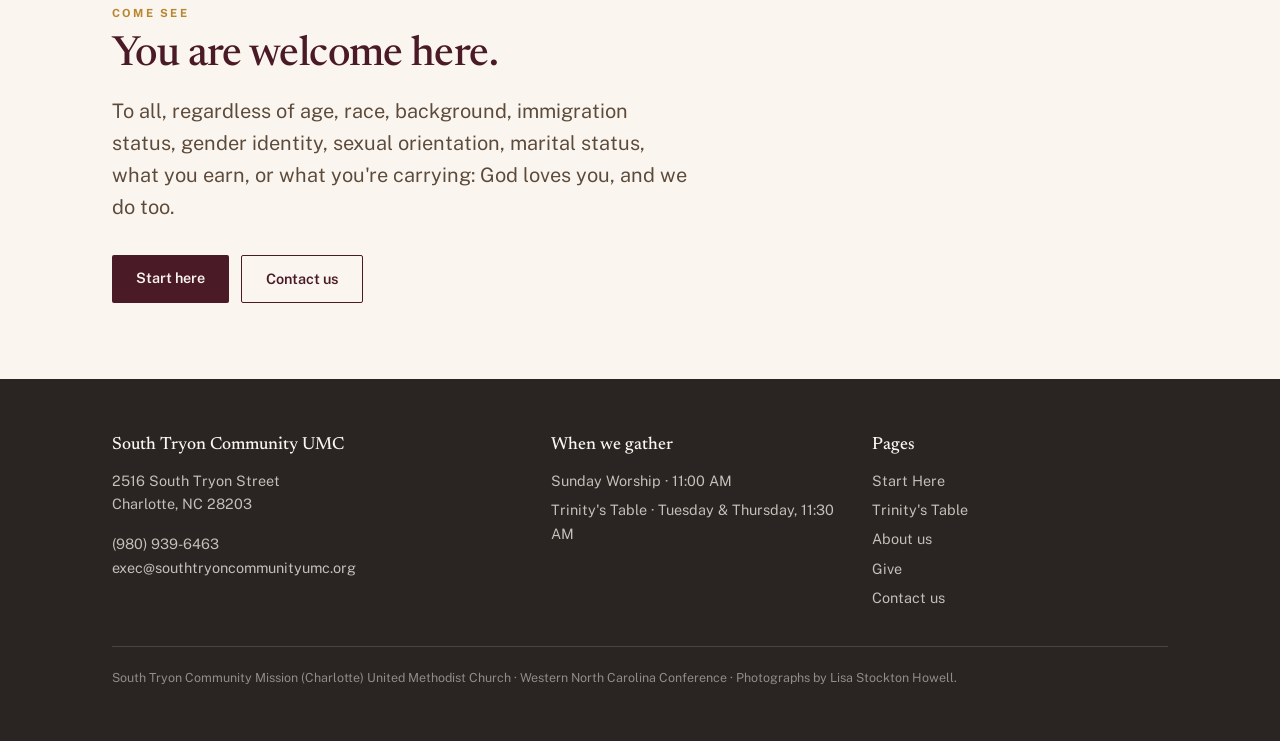
==== commit b620069f: "Update about.html" ====
--- a/about.html
+++ b/about.html
@@ -1,159 +1,270 @@
-<!DOCTYPE html>
+<!doctype html>
 <html lang="en">
-<head>
-<meta charset="utf-8">
-<meta name="viewport" content="width=device-width, initial-scale=1">
-<title>About Us — South Tryon Community UMC</title>
-<meta name="description" content="Who we are, what we value, and the history of the ground this church sits on in Brookhill Village.">
-<meta property="og:title" content="About Us — South Tryon Community UMC">
-<meta property="og:description" content="Who we are, what we value, and the history of the ground this church sits on in Brookhill Village.">
-<meta property="og:type" content="website">
-<meta property="og:image" content="https://www.southtryoncommunityumc.org/church.jpg">
-<meta name="theme-color" content="#FAF5EE">
-<link rel="preconnect" href="https://fonts.googleapis.com">
-<link rel="preconnect" href="https://fonts.gstatic.com" crossorigin>
-<link href="https://fonts.googleapis.com/css2?family=Newsreader:opsz,wght@6..72,400;6..72,500;6..72,600&family=Public+Sans:wght@400;500;600;700&display=swap" rel="stylesheet">
-<link rel="stylesheet" href="style.css">
-</head>
-<body>
-<a class="skip" href="#main">Skip to content</a>
-
-<header class="site-head">
-  <div class="head-in">
-    <a class="brand" href="index.html">South Tryon Community UMC<span>Charlotte, NC</span></a>
-    <nav class="nav">
-      <a href="visit.html">Start Here</a>
-      <a href="table.html">Trinity's Table</a>
-      <a href="about.html" aria-current="page">About</a>
-      <a href="visit.html#contact">Contact</a>
-      <a class="btn" href="https://tithe.ly/give_new/www/#/tithely/give-one-time/189090">Give</a>
-    </nav>
-  </div>
-</header>
-
-<main id="main">
-
-  <section class="page-head">
-    <div class="wrap">
-      <p class="eyebrow">About us</p>
-      <h1>A neighborhood church, in the neighborhood.</h1>
-      <p class="lede measure">South Tryon Community Missional United Methodist Church sits between Brookhill Village and Southside Homes, at the place where Charlotte's building boom runs into people who have been here a long time.</p>
-    </div>
-  </section>
-
-  <section class="sec">
-    <div class="wrap">
-      <div class="split">
-        <div>
-          <span class="eyebrow">Vision &amp; mission</span>
-          <h2>What we're trying to do.</h2>
-          <p><strong>Our vision:</strong> a neighborhood church transforming lives with love, justice, and community.</p>
-          <p><strong>Our mission:</strong> building relationships, advocating for justice, and empowering our neighborhood through Christ's love.</p>
-          <p>Grace comes first here. That means we welcome people regardless of background, struggle, or status, and we try to respond with patience when things are hard. It also means we keep this space safe and holy, which sometimes takes work.</p>
-        </div>
-        <figure class="split-media">
-          <img src="table-welcome.jpg" alt="A neighbor holding a cup of lemonade and smiling, the serving window behind him." loading="lazy" width="1200" height="801">
-        </figure>
+  <head>
+    <meta charset="utf-8" />
+    <meta name="viewport" content="width=device-width, initial-scale=1" />
+    <title>About Us — South Tryon Community UMC</title>
+    <meta
+      name="description"
+      content="Who we are, what we value, and the history of the ground this church sits on in Brookhill Village."
+    />
+    <meta property="og:title" content="About Us — South Tryon Community UMC" />
+    <meta
+      property="og:description"
+      content="Who we are, what we value, and the history of the ground this church sits on in Brookhill Village."
+    />
+    <meta property="og:type" content="website" />
+    <meta
+      property="og:image"
+      content="https://www.southtryoncommunityumc.org/church.jpg"
+    />
+    <meta name="theme-color" content="#FAF5EE" />
+    <link rel="preconnect" href="https://fonts.googleapis.com" />
+    <link rel="preconnect" href="https://fonts.gstatic.com" crossorigin />
+    <link
+      href="https://fonts.googleapis.com/css2?family=Newsreader:opsz,wght@6..72,400;6..72,500;6..72,600&family=Public+Sans:wght@400;500;600;700&display=swap"
+      rel="stylesheet"
+    />
+    <link rel="stylesheet" href="style.css" />
+  </head>
+  <body>
+    <a class="skip" href="#main">Skip to content</a>
+
+    <header class="site-head">
+      <div class="head-in">
+        <a class="brand" href="index.html"
+          >South Tryon Community UMC<span>Charlotte, NC</span></a
+        >
+        <nav class="nav">
+          <a href="visit.html">Start Here</a>
+          <a href="table.html">Trinity's Table</a>
+          <a href="about.html" aria-current="page">About</a>
+          <a href="visit.html#contact">Contact</a>
+          <a
+            class="btn"
+            href="https://tithe.ly/give_new/www/#/tithely/give-one-time/189090"
+            >Give</a
+          >
+        </nav>
       </div>
-    </div>
-  </section>
-
-  <section class="sec sec-alt">
-    <div class="wrap">
-      <span class="eyebrow">Core values</span>
-      <h2>How we live.</h2>
-      <div class="values">
-        <div class="value">
-          <h3>Reside</h3>
-          <p>We live alongside and love our neighbors in South Charlotte with openness and inclusion.</p>
-        </div>
-        <div class="value">
-          <h3>Presence</h3>
-          <p>We practice being present to God, to one another, and to those often ignored by society.</p>
-        </div>
-        <div class="value">
-          <h3>Grow</h3>
-          <p>We listen for what is needed to pursue transformation in self, neighborhood, and city.</p>
-        </div>
-        <div class="value">
-          <h3>Be Bold</h3>
-          <p>We act courageously, sacrifice when necessary, and speak truth to power for the sake of God's justice.</p>
-        </div>
+    </header>
+
+    <main id="main">
+      <section class="page-head">
+        <div class="wrap">
+          <p class="eyebrow">About us</p>
+          <h1>A neighborhood church, in the neighborhood.</h1>
+          <p class="lede measure">
+            South Tryon Community Missional United Methodist Church sits between
+            Brookhill Village and Southside Homes, at the place where
+            Charlotte's building boom runs into people who have been here a long
+            time.
+          </p>
+        </div>
+      </section>
+
+      <section class="sec">
+        <div class="wrap">
+          <div class="split">
+            <div>
+              <span class="eyebrow">Vision &amp; mission</span>
+              <h2>What we're trying to do.</h2>
+              <p>
+                <strong>Our vision:</strong> a neighborhood church transforming
+                lives with love, justice, and community.
+              </p>
+              <p>
+                <strong>Our mission:</strong> building relationships, advocating
+                for justice, and empowering our neighborhood through Christ's
+                love.
+              </p>
+              <p>
+                Grace comes first here. That means we welcome people regardless
+                of background, struggle, or status, and we try to respond with
+                patience when things are hard. It also means we keep this space
+                safe and holy, which sometimes takes work.
+              </p>
+            </div>
+            <figure class="split-media">
+              <img
+                src="table-welcome.jpg"
+                alt="A neighbor holding a cup of lemonade and smiling, the serving window behind him."
+                loading="lazy"
+                width="1200"
+                height="801"
+              />
+            </figure>
+          </div>
+        </div>
+      </section>
+
+      <section class="sec sec-alt">
+        <div class="wrap">
+          <span class="eyebrow">Core values</span>
+          <h2>How we live.</h2>
+          <div class="values">
+            <div class="value">
+              <h3>Reside</h3>
+              <p>
+                We live alongside and love our neighbors in South Charlotte with
+                openness and inclusion.
+              </p>
+            </div>
+            <div class="value">
+              <h3>Presence</h3>
+              <p>
+                We practice being present to God, to one another, and to those
+                often ignored by society.
+              </p>
+            </div>
+            <div class="value">
+              <h3>Grow</h3>
+              <p>
+                We listen for what is needed to pursue transformation in self,
+                neighborhood, and city.
+              </p>
+            </div>
+            <div class="value">
+              <h3>Be Bold</h3>
+              <p>
+                We act courageously, sacrifice when necessary, and speak truth
+                to power for the sake of God's justice.
+              </p>
+            </div>
+          </div>
+        </div>
+      </section>
+
+      <section class="sec">
+        <div class="wrap">
+          <div class="split split-rev">
+            <div>
+              <span class="eyebrow">This ground</span>
+              <h2>The land has a longer memory than we do.</h2>
+              <p>
+                The lot this building sits on was recorded as part of the
+                Brookhill Village subdivision, laid out in the late 1940s under
+                a federal housing program. For decades Brookhill was one of the
+                few places in Charlotte where Black families could rent. The
+                ground under this church and the ground under those apartments
+                came off the same plat.
+              </p>
+              <p>
+                More than one congregation has gathered on this corner since
+                then. We are a newer church in an older building, and we are
+                still working through the deeds and the records to get the story
+                right. There is more to it than we can put on a page yet.
+              </p>
+            </div>
+            <figure class="split-media tall">
+              <img
+                src="spring.jpg"
+                alt="The church steeple seen through a flowering tree in spring."
+                loading="lazy"
+                width="938"
+                height="1250"
+              />
+            </figure>
+          </div>
+        </div>
+      </section>
+
+      <section class="sec sec-alt">
+        <div class="wrap">
+          <span class="eyebrow">Our neighbors</span>
+          <h2>Brookhill Village and Southside Homes.</h2>
+          <p class="lede measure">
+            Brookhill was built in the late 1940s, and for a long stretch it was
+            one of the few places in Charlotte where Black families could rent.
+            People stayed. About a fifth of households there have been in place
+            more than twenty years, nearly half more than ten. Residents
+            describe a community of family — people who grew up together, who
+            watch each other's children, who show up when somebody is in
+            trouble. It sits close to transit, close to work, and more than half
+            of residents surveyed said being close to a place of worship
+            mattered to them a great deal.
+          </p>
+          <p class="measure">
+            Southside Homes sits next door, with its own long memory.
+          </p>
+          <p class="measure">
+            None of that is guaranteed to survive what's coming. Property values
+            in South End keep climbing, redevelopment proposals keep arriving,
+            and there's no assurance that families priced out will find anywhere
+            nearby to land.
+          </p>
+          <p class="measure">
+            So we do two things. We show up at the meetings where these
+            decisions get made, and we keep after the people who can shape them.
+            And we will keep buidling community connections that will last.
+          </p>
+          <p class="fineprint">
+            Figures from the 2021 Brookhill Community Asset and Needs
+            Assessment, conducted by the UNC Charlotte Urban Institute with
+            United Way and the South Tryon Community Development Corporation.
+          </p>
+        </div>
+      </section>
+
+      <section class="sec">
+        <div class="wrap">
+          <span class="eyebrow">Come see</span>
+          <h2>You are welcome here.</h2>
+          <p class="lede measure">
+            To all, regardless of age, race, background, immigration status,
+            gender identity, sexual orientation, marital status, what you earn,
+            or what you're carrying: God loves you, and we do too.
+          </p>
+          <div class="btn-row">
+            <a class="btn" href="visit.html">Start here</a>
+            <a class="btn btn-ghost" href="visit.html#contact">Contact us</a>
+          </div>
+        </div>
+      </section>
+    </main>
+
+    <footer class="site-foot">
+      <div class="wrap">
+        <div class="foot-grid">
+          <div>
+            <h4>South Tryon Community UMC</h4>
+            <p>
+              <a
+                href="https://maps.google.com/?q=2516+South+Tryon+Street+Charlotte+NC+28203"
+                >2516 South Tryon Street<br />Charlotte, NC 28203</a
+              >
+            </p>
+            <p>
+              <a href="tel:+19809396463">(980) 939-6463</a><br />
+              <a href="mailto:exec@southtryoncommunityumc.org"
+                >exec@southtryoncommunityumc.org</a
+              >
+            </p>
+          </div>
+          <div>
+            <h4>When we gather</h4>
+            <ul>
+              <li>Sunday Worship &middot; 11:00 AM</li>
+              <li>Trinity's Table &middot; Tuesday &amp; Thursday, 11:30 AM</li>
+            </ul>
+          </div>
+          <div>
+            <h4>Pages</h4>
+            <ul>
+              <li><a href="visit.html">Start Here</a></li>
+              <li><a href="table.html">Trinity's Table</a></li>
+              <li><a href="about.html">About us</a></li>
+              <li><a href="give.html">Give</a></li>
+              <li><a href="visit.html#contact">Contact us</a></li>
+            </ul>
+          </div>
+        </div>
+        <p class="colophon">
+          South Tryon Community Mission (Charlotte) United Methodist Church
+          &middot; Western North Carolina Conference &middot; Photographs by
+          Lisa Stockton Howell.
+        </p>
       </div>
-    </div>
-  </section>
-
-  <section class="sec">
-    <div class="wrap">
-      <div class="split split-rev">
-        <div>
-          <span class="eyebrow">This ground</span>
-          <h2>The land has a longer memory than we do.</h2>
-          <p>The lot this building sits on was recorded as part of the Brookhill Village subdivision, laid out in the late 1940s under a federal housing program. For decades Brookhill was one of the few places in Charlotte where Black families could rent. The ground under this church and the ground under those apartments came off the same plat.</p>
-          <p>More than one congregation has gathered on this corner since then. We are a newer church in an older building, and we are still working through the deeds and the records to get the story right. There is more to it than we can put on a page yet.</p>
-        </div>
-        <figure class="split-media tall">
-          <img src="spring.jpg" alt="The church steeple seen through a flowering tree in spring." loading="lazy" width="938" height="1250">
-        </figure>
-      </div>
-    </div>
-  </section>
-
-  <section class="sec sec-alt">
-    <div class="wrap">
-      <span class="eyebrow">Our neighbors</span>
-      <h2>Brookhill Village and Southside Homes.</h2>
-      <p class="lede measure">Brookhill was built in the late 1940s, and for a long stretch it was one of the few places in Charlotte where Black families could rent. People stayed. About a fifth of households there have been in place more than twenty years, nearly half more than ten. Residents describe a community of family — people who grew up together, who watch each other's children, who show up when somebody is in trouble. It sits close to transit, close to work, and more than half of residents surveyed said being close to a place of worship mattered to them a great deal.</p>
-      <p class="measure">Southside Homes sits next door, with its own long memory.</p>
-      <p class="measure">None of that is guaranteed to survive what's coming. Property values in South End keep climbing, redevelopment proposals keep arriving, and there's no assurance that families priced out will find anywhere nearby to land.</p>
-      <p class="measure">So we do two things. We show up at the meetings where these decisions get made, and we keep after the people who can shape them. And we keep this building open on Sunday, Tuesday, and Thursday. That part doesn't wait for anything to be settled.</p>
-      <p class="fineprint">Figures from the 2021 Brookhill Community Asset and Needs Assessment, conducted by the UNC Charlotte Urban Institute with United Way and the South Tryon Community Development Corporation.</p>
-    </div>
-  </section>
-
-  <section class="sec">
-    <div class="wrap">
-      <span class="eyebrow">Come see</span>
-      <h2>You are welcome here.</h2>
-      <p class="lede measure">To all, regardless of age, race, background, immigration status, gender identity, sexual orientation, marital status, what you earn, or what you're carrying: God loves you, and we do too.</p>
-      <div class="btn-row">
-        <a class="btn" href="visit.html">Start here</a>
-        <a class="btn btn-ghost" href="visit.html#contact">Contact us</a>
-      </div>
-    </div>
-  </section>
-</main>
-
-<footer class="site-foot">
-  <div class="wrap">
-    <div class="foot-grid">
-      <div>
-        <h4>South Tryon Community UMC</h4>
-        <p><a href="https://maps.google.com/?q=2516+South+Tryon+Street+Charlotte+NC+28203">2516 South Tryon Street<br>Charlotte, NC 28203</a></p>
-        <p><a href="tel:+19809396463">(980) 939-6463</a><br>
-        <a href="mailto:exec@southtryoncommunityumc.org">exec@southtryoncommunityumc.org</a></p>
-      </div>
-      <div>
-        <h4>When we gather</h4>
-        <ul>
-          <li>Sunday Worship &middot; 11:00 AM</li>
-          <li>Trinity's Table &middot; Tuesday &amp; Thursday, 11:30 AM</li>
-        </ul>
-      </div>
-      <div>
-        <h4>Pages</h4>
-        <ul>
-          <li><a href="visit.html">Start Here</a></li>
-          <li><a href="table.html">Trinity's Table</a></li>
-          <li><a href="about.html">About us</a></li>
-          <li><a href="give.html">Give</a></li>
-          <li><a href="visit.html#contact">Contact us</a></li>
-        </ul>
-      </div>
-    </div>
-    <p class="colophon">South Tryon Community Mission (Charlotte) United Methodist Church &middot; Western North Carolina Conference &middot; Photographs by Lisa Stockton Howell.</p>
-  </div>
-</footer>
-
-</body>
+    </footer>
+  </body>
 </html>
